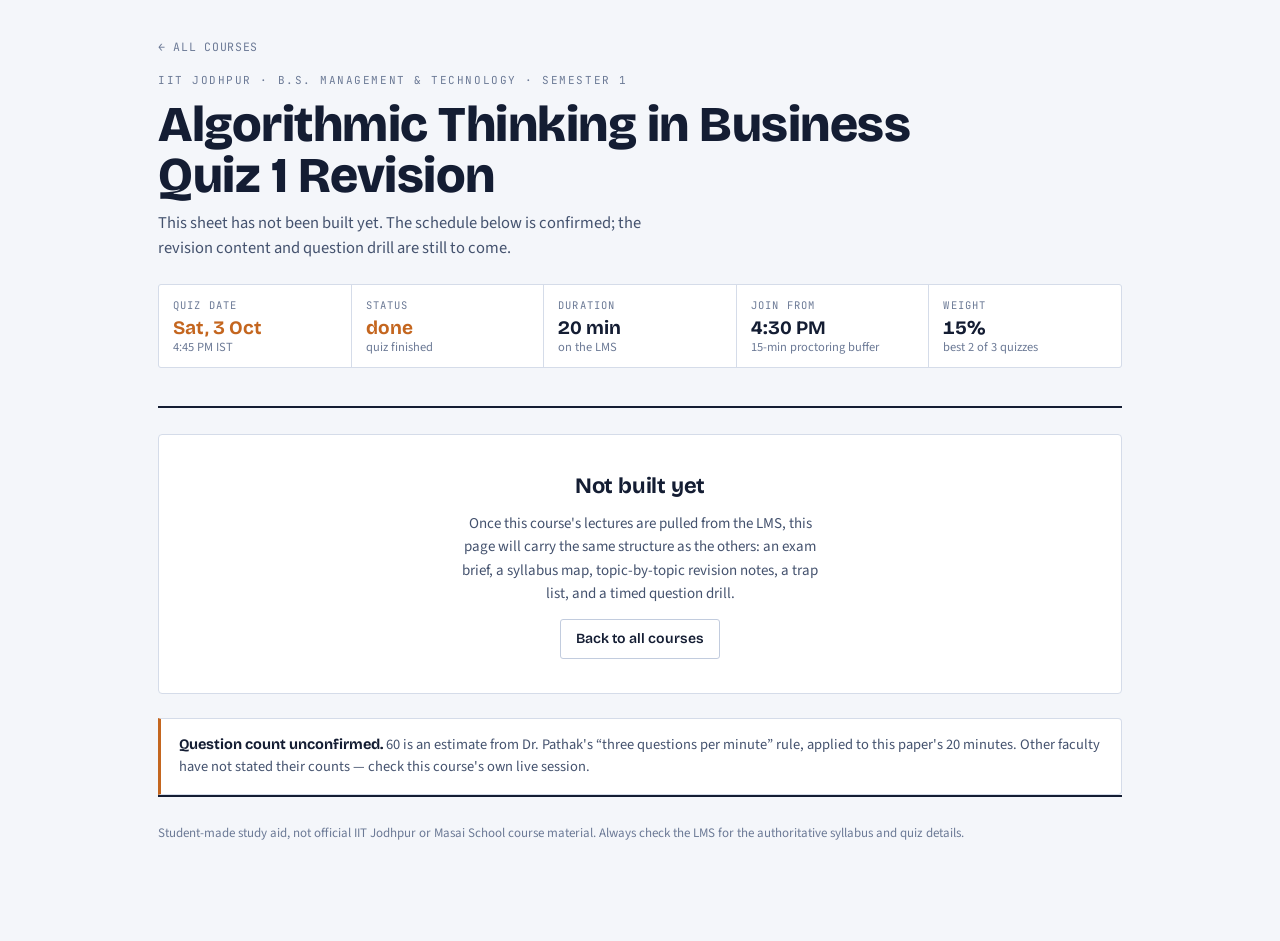
==== algorithmic-thinking-in-business/index.html @ cf978ef3 "Restructure into a six-course site with a shared engine Splits the single Foundations of Computing p" ====
<!doctype html>
<html lang="en">
<head>
<meta charset="utf-8">
<meta name="viewport" content="width=device-width,initial-scale=1,viewport-fit=cover">
<meta name="robots" content="noindex, nofollow">
<title>Algorithmic Thinking in Business — Quiz 1 Revision</title>
<link rel="preconnect" href="https://fonts.googleapis.com">
<link rel="preconnect" href="https://fonts.gstatic.com" crossorigin>
<link rel="stylesheet" href="https://fonts.googleapis.com/css2?family=Bricolage+Grotesque:opsz,wght@12..96,500;12..96,700;12..96,800&family=Source+Sans+3:ital,wght@0,400;0,600;0,700;1,400&family=JetBrains+Mono:wght@400;700&display=swap">
<link rel="stylesheet" href="../assets/sheet.css">
</head>
<body>
<div class="wrap" id="app"></div>
<script src="../assets/courses.js"></script>
<script src="../assets/sheet.js"></script>
<script src="../assets/stub.js"></script>
</body>
</html>
---- assets/sheet.css ----
/* ===================================================================
   Base reset — these pages are served standalone.
   =================================================================== */
html{color-scheme:light dark;scroll-padding-top:calc(72px + env(safe-area-inset-top,0px))}
img{max-width:100%}
[hidden]{display:none!important}

:root{
  --paper:#F4F6FA;
  --surface:#FFFFFF;
  --surface-2:#EDF1F8;
  --ink:#141D33;
  --ink-2:#44526E;
  --ink-3:#6C7A96;
  --rule:#D5DCE9;
  --rule-2:#C2CCDE;
  --blue:#2F5FD0;
  --blue-soft:#E4EBFB;
  --clay:#C4661F;
  --clay-soft:#FBEADB;
  --good:#1F7A57;
  --good-soft:#DFF1E9;
  --bad:#B3392C;
  --bad-soft:#FADFDB;
  --shadow:0 1px 2px rgba(20,29,51,.06), 0 8px 24px -12px rgba(20,29,51,.18);
  --display:"Bricolage Grotesque","Trebuchet MS",sans-serif;
  --body:"Source Sans 3","Segoe UI",system-ui,sans-serif;
  --mono:"JetBrains Mono",ui-monospace,Menlo,Consolas,monospace;
}
@media (prefers-color-scheme: dark){
  :root:not([data-theme="light"]){
    --paper:#0E1524;
    --surface:#162034;
    --surface-2:#1D2940;
    --ink:#E8EDF7;
    --ink-2:#B4C0D6;
    --ink-3:#8593AE;
    --rule:#2A3550;
    --rule-2:#3A4866;
    --blue:#7FA3F5;
    --blue-soft:#1C2B4D;
    --clay:#E49151;
    --clay-soft:#3A2818;
    --good:#5FC79E;
    --good-soft:#12301F;
    --bad:#F08A7C;
    --bad-soft:#3A1A17;
    --shadow:0 1px 2px rgba(0,0,0,.4), 0 8px 24px -12px rgba(0,0,0,.6);
  }
}
:root[data-theme="dark"]{
  --paper:#0E1524;
  --surface:#162034;
  --surface-2:#1D2940;
  --ink:#E8EDF7;
  --ink-2:#B4C0D6;
  --ink-3:#8593AE;
  --rule:#2A3550;
  --rule-2:#3A4866;
  --blue:#7FA3F5;
  --blue-soft:#1C2B4D;
  --clay:#E49151;
  --clay-soft:#3A2818;
  --good:#5FC79E;
  --good-soft:#12301F;
  --bad:#F08A7C;
  --bad-soft:#3A1A17;
  --shadow:0 1px 2px rgba(0,0,0,.4), 0 8px 24px -12px rgba(0,0,0,.6);
}

*{box-sizing:border-box}
body{
  margin:0;
  background:var(--paper);
  color:var(--ink);
  font-family:var(--body);
  font-size:16px;
  line-height:1.55;
  -webkit-font-smoothing:antialiased;
}
.wrap{max-width:1000px;margin:0 auto;padding-inline:18px;padding-block:0 72px}
h1,h2,h3,h4{font-family:var(--display);margin:0;text-wrap:balance;letter-spacing:-.01em}
p{margin:0}
code,kbd{font-family:var(--mono);font-size:.88em}

/* ---------- masthead ---------- */
.mast{padding-block:34px 22px;border-bottom:2px solid var(--ink);}
.eyebrow{font-family:var(--mono);font-size:11px;letter-spacing:.14em;text-transform:uppercase;color:var(--ink-3);margin-bottom:10px}
.mast h1{font-size:clamp(30px,6.2vw,50px);font-weight:800;line-height:1.02}
.mast .sub{margin-top:10px;color:var(--ink-2);max-width:62ch;font-size:16.5px}

/* ---------- countdown strip ---------- */
.strip{
  display:grid;grid-template-columns:repeat(auto-fit,minmax(132px,1fr));
  gap:1px;background:var(--rule);border:1px solid var(--rule);
  margin-top:22px;border-radius:3px;overflow:hidden;
}
.cell{background:var(--surface);padding:12px 14px}
.cell dt{font-family:var(--mono);font-size:10.5px;letter-spacing:.11em;text-transform:uppercase;color:var(--ink-3);margin-bottom:4px}
.cell dd{margin:0;font-family:var(--display);font-weight:700;font-size:19px;font-variant-numeric:tabular-nums;line-height:1.2}
.cell dd small{display:block;font-family:var(--body);font-weight:400;font-size:12.5px;color:var(--ink-3);letter-spacing:0}
.cell.hot dd{color:var(--clay)}

/* ---------- nav ---------- */
nav{
  position:sticky;top:env(safe-area-inset-top,0px);z-index:20;
  background:color-mix(in srgb, var(--paper) 92%, transparent);
  backdrop-filter:blur(10px);
  border-bottom:1px solid var(--rule);
  margin-top:26px;
}
.navrow{display:flex;gap:2px;overflow-x:auto;scrollbar-width:none;padding-block:7px}
.navrow::-webkit-scrollbar{display:none}
.navrow button{
  flex:0 0 auto;background:none;border:0;cursor:pointer;
  font-family:var(--display);font-weight:600;font-size:14px;color:var(--ink-3);
  padding:7px 12px;border-radius:3px;white-space:nowrap;
}
.navrow button:hover{color:var(--ink);background:var(--surface-2)}
.navrow button[aria-current="true"]{color:var(--surface);background:var(--ink)}
.navrow button:focus-visible{outline:2px solid var(--blue);outline-offset:2px}

section{padding-block:38px;scroll-margin-top:72px}
section + section{border-top:1px solid var(--rule)}
.sechead{display:flex;align-items:baseline;gap:12px;flex-wrap:wrap;margin-bottom:6px}
.sechead h2{font-size:clamp(21px,3.6vw,28px);font-weight:700}
.tag{
  font-family:var(--mono);font-size:10.5px;letter-spacing:.1em;text-transform:uppercase;
  color:var(--ink-3);border:1px solid var(--rule-2);border-radius:99px;padding:2px 9px;
}
.lede{color:var(--ink-2);max-width:66ch;margin-bottom:20px}

/* ---------- generic blocks ---------- */
.card{background:var(--surface);border:1px solid var(--rule);border-radius:4px;padding:18px 20px}
.grid2{display:grid;grid-template-columns:repeat(auto-fit,minmax(272px,1fr));gap:14px}
.grid3{display:grid;grid-template-columns:repeat(auto-fit,minmax(210px,1fr));gap:14px}

table{width:100%;border-collapse:collapse;font-size:14.5px}
.scroller{overflow-x:auto;border:1px solid var(--rule);border-radius:4px;background:var(--surface)}
th,td{text-align:left;padding:9px 13px;border-bottom:1px solid var(--rule);vertical-align:top}
thead th{
  font-family:var(--mono);font-size:10.5px;letter-spacing:.1em;text-transform:uppercase;
  color:var(--ink-3);background:var(--surface-2);position:sticky;top:0;
}
tbody tr:last-child td{border-bottom:0}
td code{background:var(--surface-2);padding:1px 5px;border-radius:3px}

/* ---------- syllabus list ---------- */
.lec{display:grid;grid-template-columns:auto 1fr auto;gap:12px;align-items:baseline;
  padding:9px 0;border-bottom:1px dotted var(--rule-2)}
.lec:last-child{border-bottom:0}
.lec .n{font-family:var(--mono);font-size:12px;color:var(--ink-3);font-variant-numeric:tabular-nums}
.lec .t{font-weight:600;font-size:15px}
.lec .t em{display:block;font-style:normal;font-weight:400;font-size:13px;color:var(--ink-3)}
.lec .w{font-family:var(--mono);font-size:11px;padding:2px 8px;border-radius:99px;white-space:nowrap}
.w.live{background:var(--clay-soft);color:var(--clay)}
.w.rec{background:var(--blue-soft);color:var(--blue)}

/* ---------- topic weight bars ---------- */
.wbar{display:grid;grid-template-columns:1fr 120px 42px;gap:12px;align-items:center;padding:7px 0}
.wbar .lab{font-size:14.5px;font-weight:600}
.wbar .track{height:7px;background:var(--surface-2);border-radius:99px;overflow:hidden}
.wbar .fill{height:100%;background:var(--blue);border-radius:99px}
.wbar .num{font-family:var(--mono);font-size:12px;color:var(--ink-3);text-align:right;font-variant-numeric:tabular-nums}

/* ---------- fact blocks ---------- */
.topic{background:var(--surface);border:1px solid var(--rule);border-radius:4px;margin-bottom:14px;overflow:hidden}
.topic > summary{
  cursor:pointer;padding:14px 18px;font-family:var(--display);font-weight:700;font-size:16.5px;
  display:flex;align-items:center;gap:10px;list-style:none;
}
.topic > summary::-webkit-details-marker{display:none}
.topic > summary::before{
  content:"";width:7px;height:7px;border-right:2px solid var(--blue);border-bottom:2px solid var(--blue);
  transform:rotate(-45deg);transition:transform .15s;flex:0 0 auto;margin-left:2px;
}
.topic[open] > summary::before{transform:rotate(45deg)}
.topic > summary:hover{background:var(--surface-2)}
.topic > summary .src{margin-left:auto;font-family:var(--mono);font-size:10.5px;color:var(--ink-3);font-weight:400}
.tbody{padding:2px 18px 18px;border-top:1px solid var(--rule)}
.tbody > * + *{margin-top:13px}
.tbody h4{font-family:var(--body);font-weight:700;font-size:14px;letter-spacing:.02em;color:var(--ink-2);text-transform:uppercase;margin-top:18px}
.tbody ul{margin:0;padding-left:19px}
.tbody li{margin:4px 0}
.tbody li strong{font-weight:700}

.def{border-left:3px solid var(--blue);background:var(--blue-soft);padding:11px 14px;border-radius:0 4px 4px 0;font-size:15px}
.def b{font-family:var(--display)}
.warnbox{border-left:3px solid var(--clay);background:var(--clay-soft);padding:11px 14px;border-radius:0 4px 4px 0;font-size:14.5px}
.warnbox b{font-family:var(--display)}

pre{
  margin:0;background:var(--surface-2);border:1px solid var(--rule);border-radius:4px;
  padding:12px 14px;overflow-x:auto;font-family:var(--mono);font-size:13px;line-height:1.55;
}
pre .c{color:var(--ink-3)}
pre .o{color:var(--clay)}

/* ---------- trap cards ---------- */
.trap{background:var(--surface);border:1px solid var(--rule);border-left:3px solid var(--clay);border-radius:0 4px 4px 0;padding:14px 16px}
.trap h4{font-family:var(--display);font-size:15px;font-weight:700;margin-bottom:5px}
.trap p{font-size:14px;color:var(--ink-2)}
.trap .fix{margin-top:7px;font-size:13.5px;font-family:var(--mono);color:var(--good)}

/* ---------- drill ---------- */
.drillbar{display:flex;gap:10px;flex-wrap:wrap;align-items:center;margin-bottom:18px}
.btn{
  font-family:var(--display);font-weight:600;font-size:14px;cursor:pointer;
  padding:8px 15px;border-radius:3px;border:1px solid var(--ink);background:var(--ink);color:var(--paper);
}
.btn.ghost{background:transparent;color:var(--ink);border-color:var(--rule-2)}
.btn:hover{opacity:.87}
.btn:focus-visible{outline:2px solid var(--blue);outline-offset:2px}
.btn[disabled]{opacity:.4;cursor:default}
select{
  font-family:var(--body);font-size:14px;padding:8px 10px;border-radius:3px;
  border:1px solid var(--rule-2);background:var(--surface);color:var(--ink);
}
.score{margin-left:auto;font-family:var(--mono);font-size:13px;color:var(--ink-3);font-variant-numeric:tabular-nums}

.qmeta{display:flex;gap:10px;align-items:center;margin-bottom:12px;flex-wrap:wrap}
.qnum{font-family:var(--mono);font-size:11.5px;color:var(--ink-3);letter-spacing:.06em}
.qtopic{font-family:var(--mono);font-size:10.5px;letter-spacing:.08em;text-transform:uppercase;background:var(--surface-2);color:var(--ink-3);padding:2px 8px;border-radius:99px}
.qtopic.official{background:var(--clay-soft);color:var(--clay)}
.clock{margin-left:auto;font-family:var(--mono);font-size:13px;font-variant-numeric:tabular-nums;color:var(--ink-3)}
.clock.low{color:var(--bad);font-weight:700}
.qtext{font-family:var(--display);font-size:18px;font-weight:600;line-height:1.35;margin-bottom:14px}
.opts{display:grid;gap:8px}
.opt{
  display:flex;gap:11px;align-items:flex-start;text-align:left;width:100%;
  background:var(--surface);border:1px solid var(--rule-2);border-radius:4px;
  padding:11px 14px;cursor:pointer;font-family:var(--body);font-size:15px;color:var(--ink);line-height:1.45;
}
.opt:hover:not([disabled]){border-color:var(--blue);background:var(--blue-soft)}
.opt[disabled]{cursor:default}
.opt .k{font-family:var(--mono);font-size:12px;font-weight:700;color:var(--ink-3);flex:0 0 auto;padding-top:2px}
.opt.right{background:var(--good-soft);border-color:var(--good)}
.opt.right .k{color:var(--good)}
.opt.wrong{background:var(--bad-soft);border-color:var(--bad)}
.opt.wrong .k{color:var(--bad)}
.opt:focus-visible{outline:2px solid var(--blue);outline-offset:2px}
.why{margin-top:13px;padding:11px 14px;border-radius:4px;background:var(--surface-2);font-size:14.5px;color:var(--ink-2);border-left:3px solid var(--blue)}
.why b{color:var(--ink);font-family:var(--display)}
.donecard{text-align:center;padding:34px 20px}
.donecard .big{font-family:var(--display);font-size:46px;font-weight:800;font-variant-numeric:tabular-nums}
.donecard p{color:var(--ink-2);margin-top:6px}
.weak{margin-top:16px;text-align:left;max-width:420px;margin-inline:auto}
.weak div{display:flex;justify-content:space-between;font-size:14px;padding:4px 0;border-bottom:1px dotted var(--rule-2)}

footer{padding-block:26px;border-top:2px solid var(--ink);color:var(--ink-3);font-size:13px}
footer a{color:var(--blue)}
@media (prefers-reduced-motion: reduce){*{transition:none!important;animation:none!important}}
/* ===================================================================
   HUB — course index page
   =================================================================== */
.hub-mast{padding-block:40px 26px;border-bottom:2px solid var(--ink)}
.hub-mast h1{font-size:clamp(30px,6.2vw,52px);font-weight:800;line-height:1.02}
.hub-mast .sub{margin-top:11px;color:var(--ink-2);max-width:62ch;font-size:16.5px}

.courses{display:grid;grid-template-columns:repeat(auto-fit,minmax(288px,1fr));gap:14px;margin-top:26px}
.course{
  display:flex;flex-direction:column;gap:9px;
  background:var(--surface);border:1px solid var(--rule);border-radius:4px;
  padding:17px 19px;text-decoration:none;color:inherit;
}
a.course:hover{border-color:var(--blue);box-shadow:var(--shadow)}
a.course:focus-visible{outline:2px solid var(--blue);outline-offset:2px}
.course.pending{opacity:.72}
.course-top{display:flex;align-items:center;gap:9px;flex-wrap:wrap}
.pill{
  font-family:var(--mono);font-size:10.5px;letter-spacing:.09em;text-transform:uppercase;
  padding:3px 9px;border-radius:99px;white-space:nowrap;
}
.pill.today{background:var(--clay-soft);color:var(--clay)}
.pill.soon{background:var(--blue-soft);color:var(--blue)}
.pill.later{background:var(--surface-2);color:var(--ink-3)}
.pill.past{background:var(--surface-2);color:var(--ink-3)}
.pill.ready{background:var(--good-soft);color:var(--good)}
.pill.todo{background:var(--surface-2);color:var(--ink-3)}
.course h3{font-family:var(--display);font-size:19px;font-weight:700;line-height:1.2}
.course-when{font-size:14px;color:var(--ink-2);font-variant-numeric:tabular-nums}
.course-when b{color:var(--ink);font-weight:700}
.course-foot{
  margin-top:auto;padding-top:11px;border-top:1px solid var(--rule);
  display:flex;justify-content:space-between;align-items:baseline;gap:10px;
  font-family:var(--mono);font-size:11.5px;color:var(--ink-3);
}
.course-foot .go{color:var(--blue);font-weight:700}
.course.pending .course-foot .go{color:var(--ink-3)}

.hubnote{
  margin-top:24px;background:var(--surface);border:1px solid var(--rule);
  border-left:3px solid var(--clay);border-radius:0 4px 4px 0;padding:15px 18px;font-size:14.5px;color:var(--ink-2);
}
.hubnote b{font-family:var(--display);color:var(--ink)}

.backlink{
  display:inline-flex;align-items:center;gap:7px;margin-bottom:16px;
  font-family:var(--mono);font-size:11.5px;letter-spacing:.06em;text-transform:uppercase;
  color:var(--ink-3);text-decoration:none;
}
.backlink:hover{color:var(--blue)}
.backlink:focus-visible{outline:2px solid var(--blue);outline-offset:3px}

.stub{
  background:var(--surface);border:1px solid var(--rule);border-radius:4px;
  padding:34px 24px;text-align:center;margin-top:26px;
}
.stub h2{font-family:var(--display);font-size:22px;font-weight:700;margin-bottom:9px}
.stub p{color:var(--ink-2);font-size:15px;max-width:52ch;margin-inline:auto}
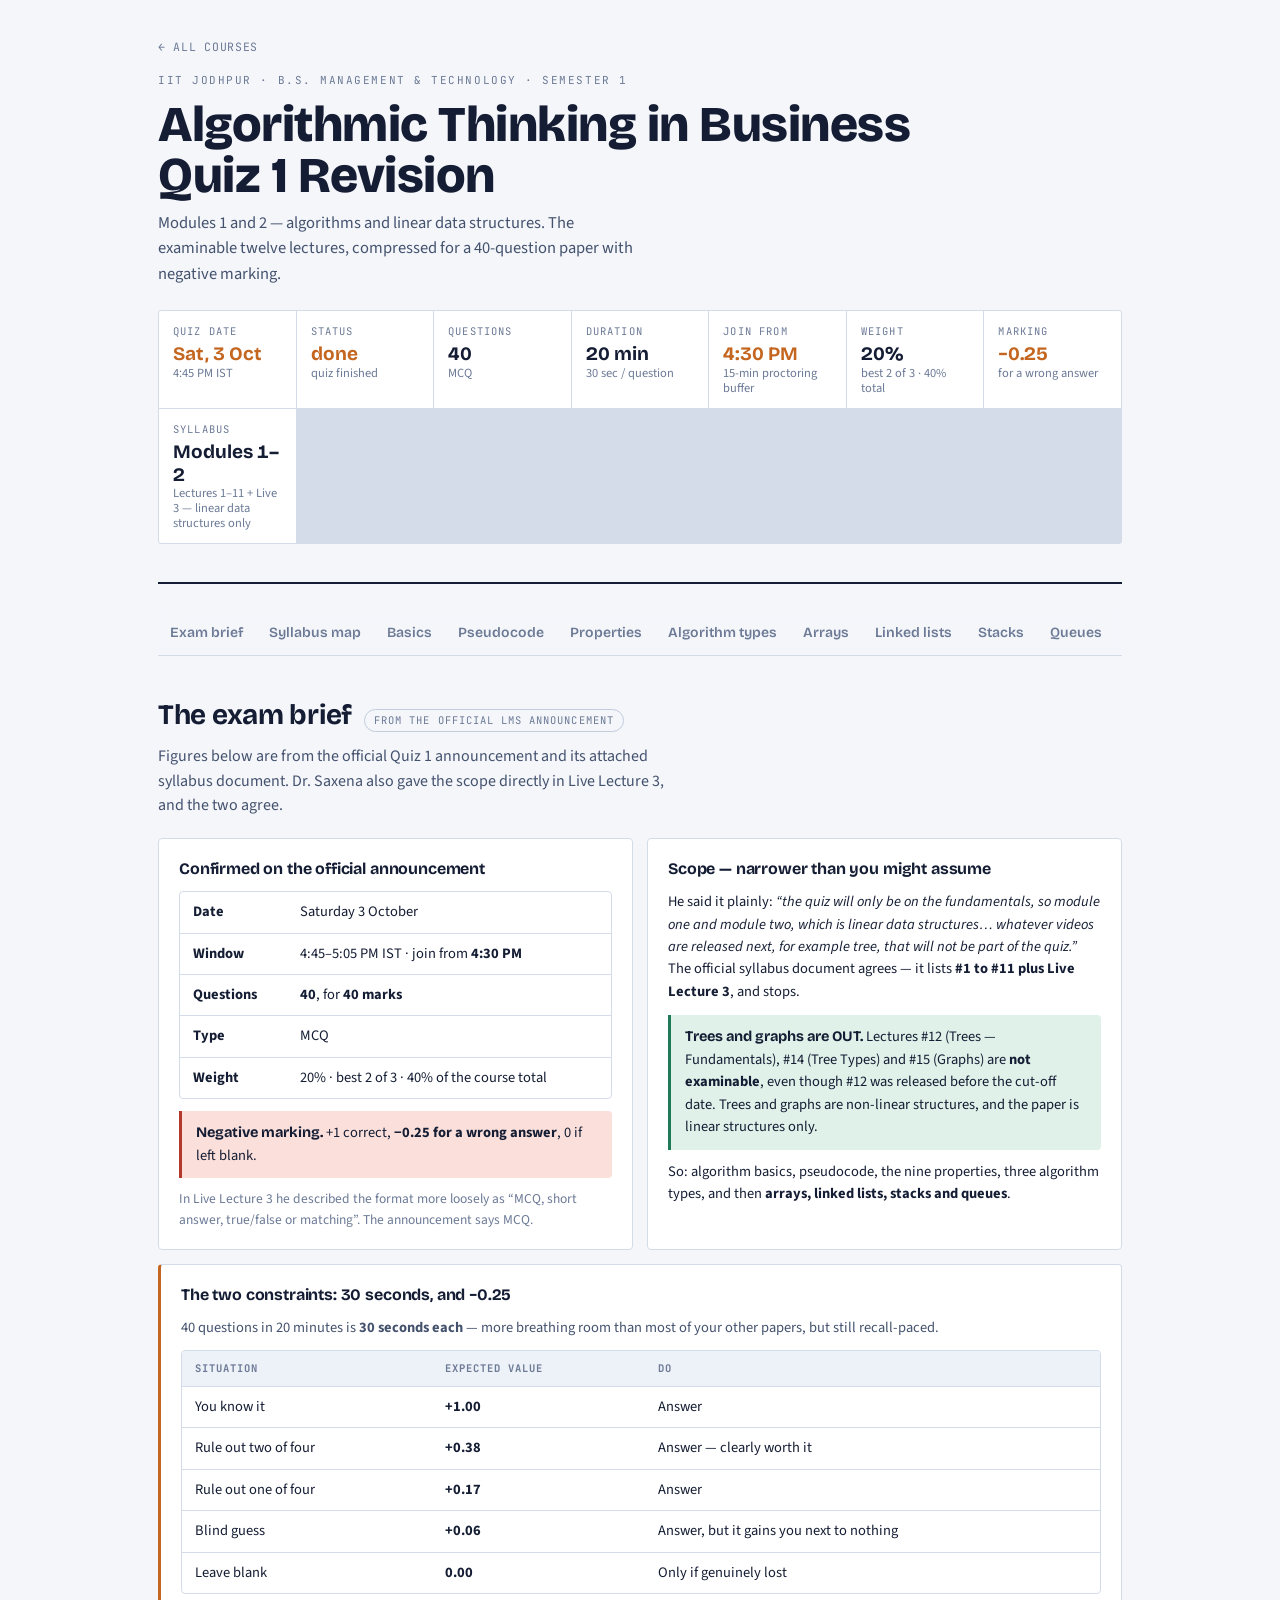
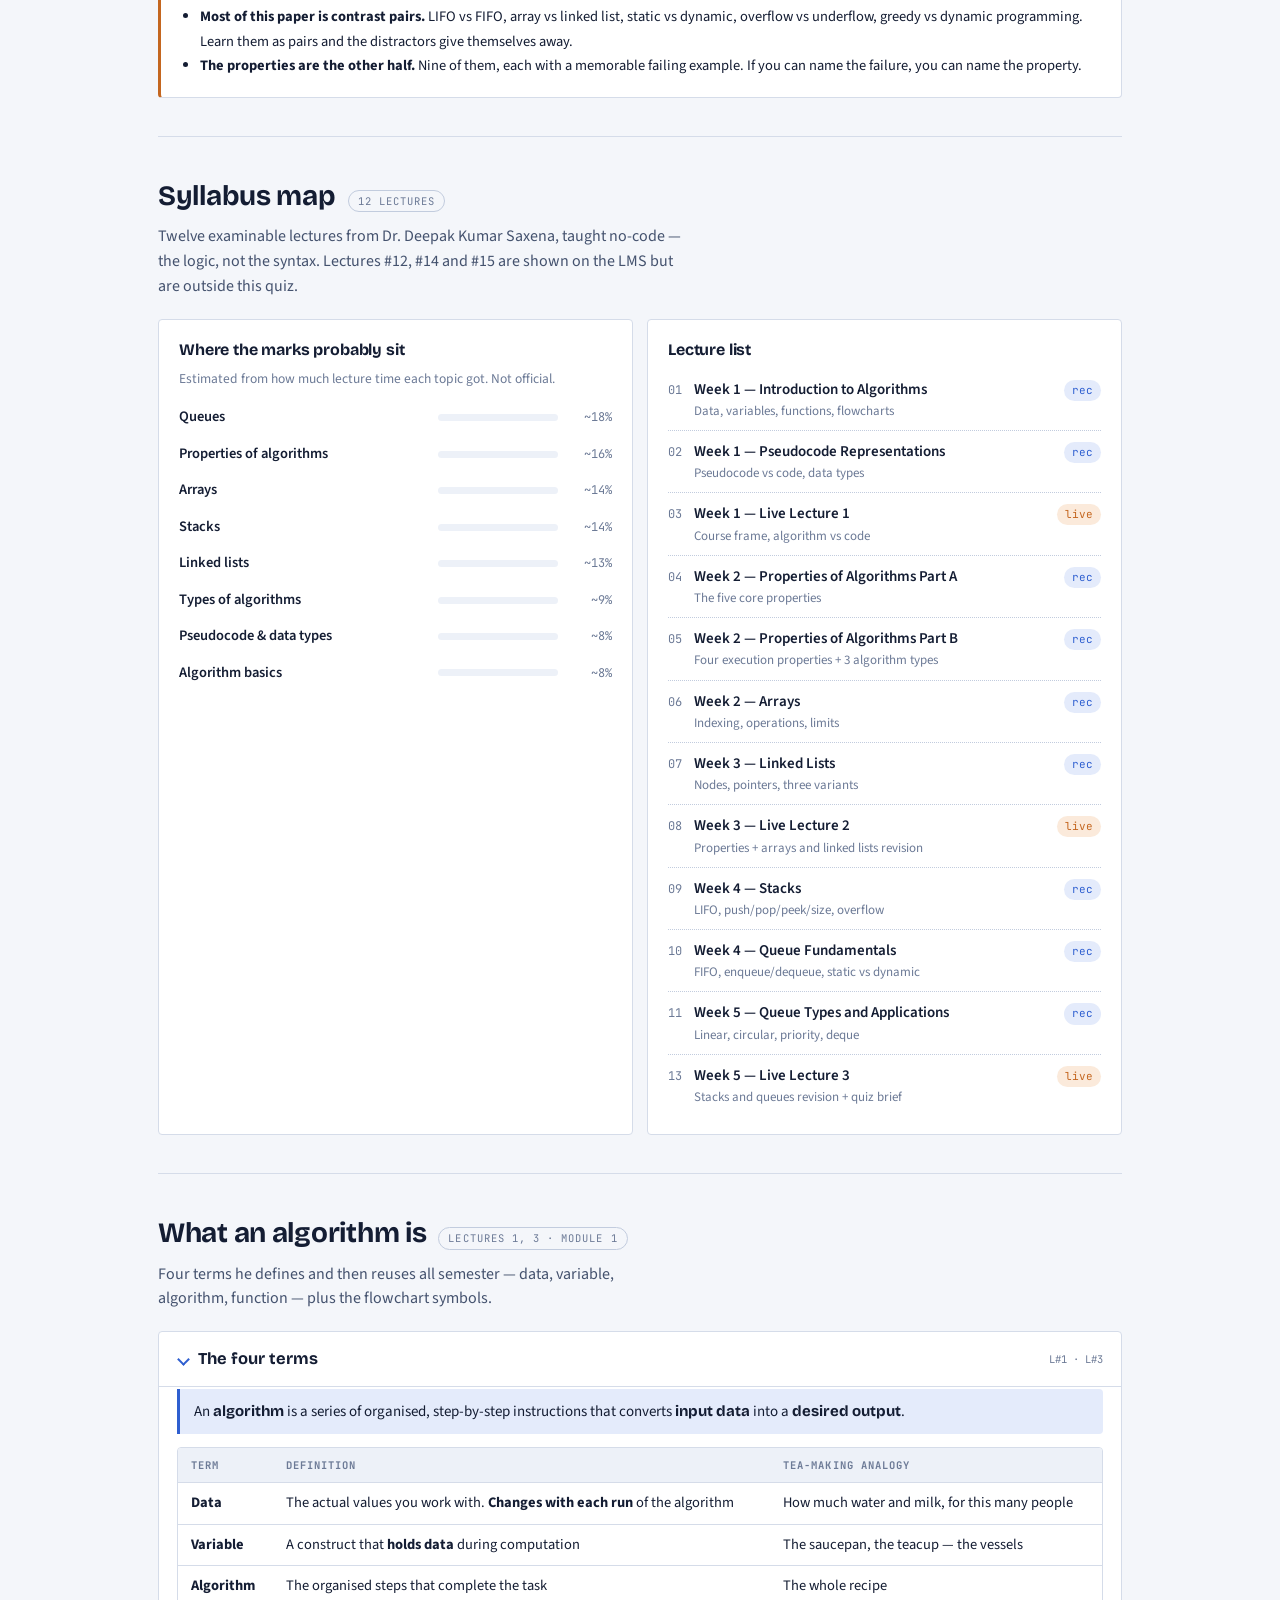
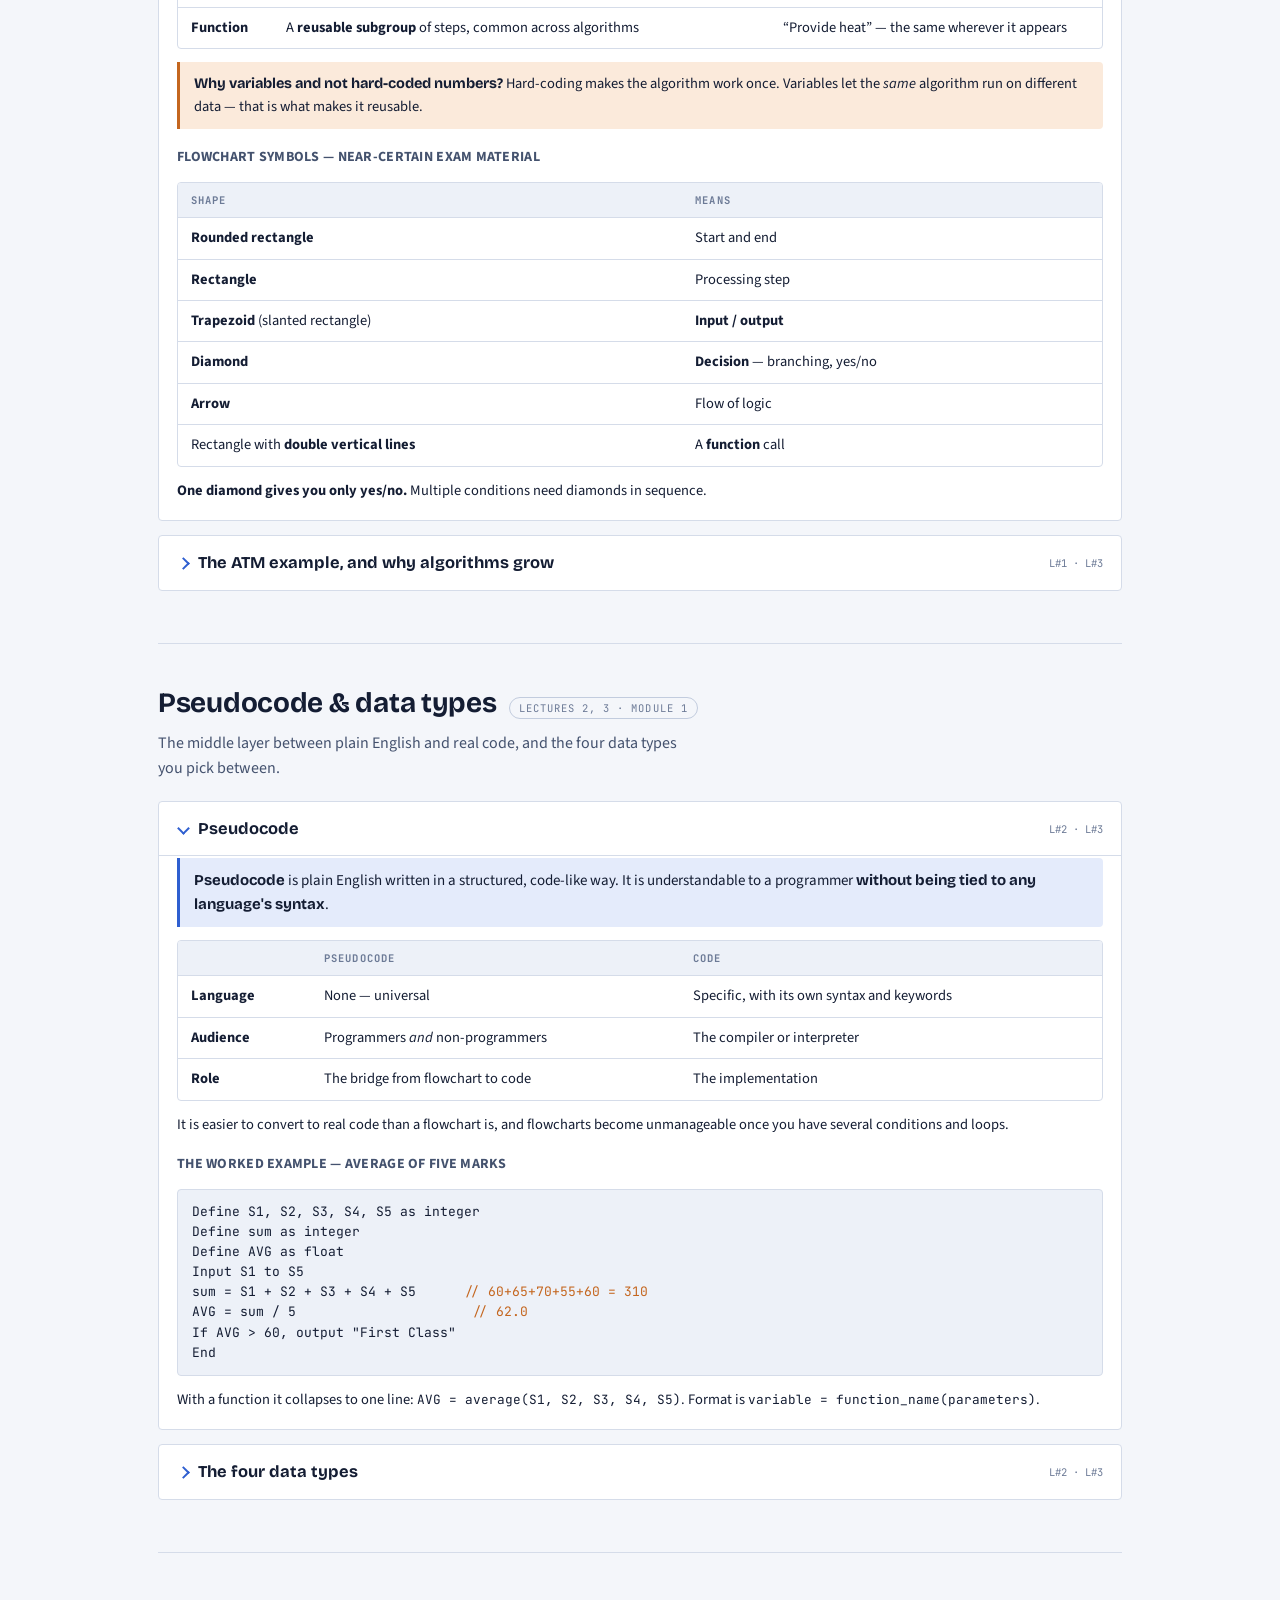
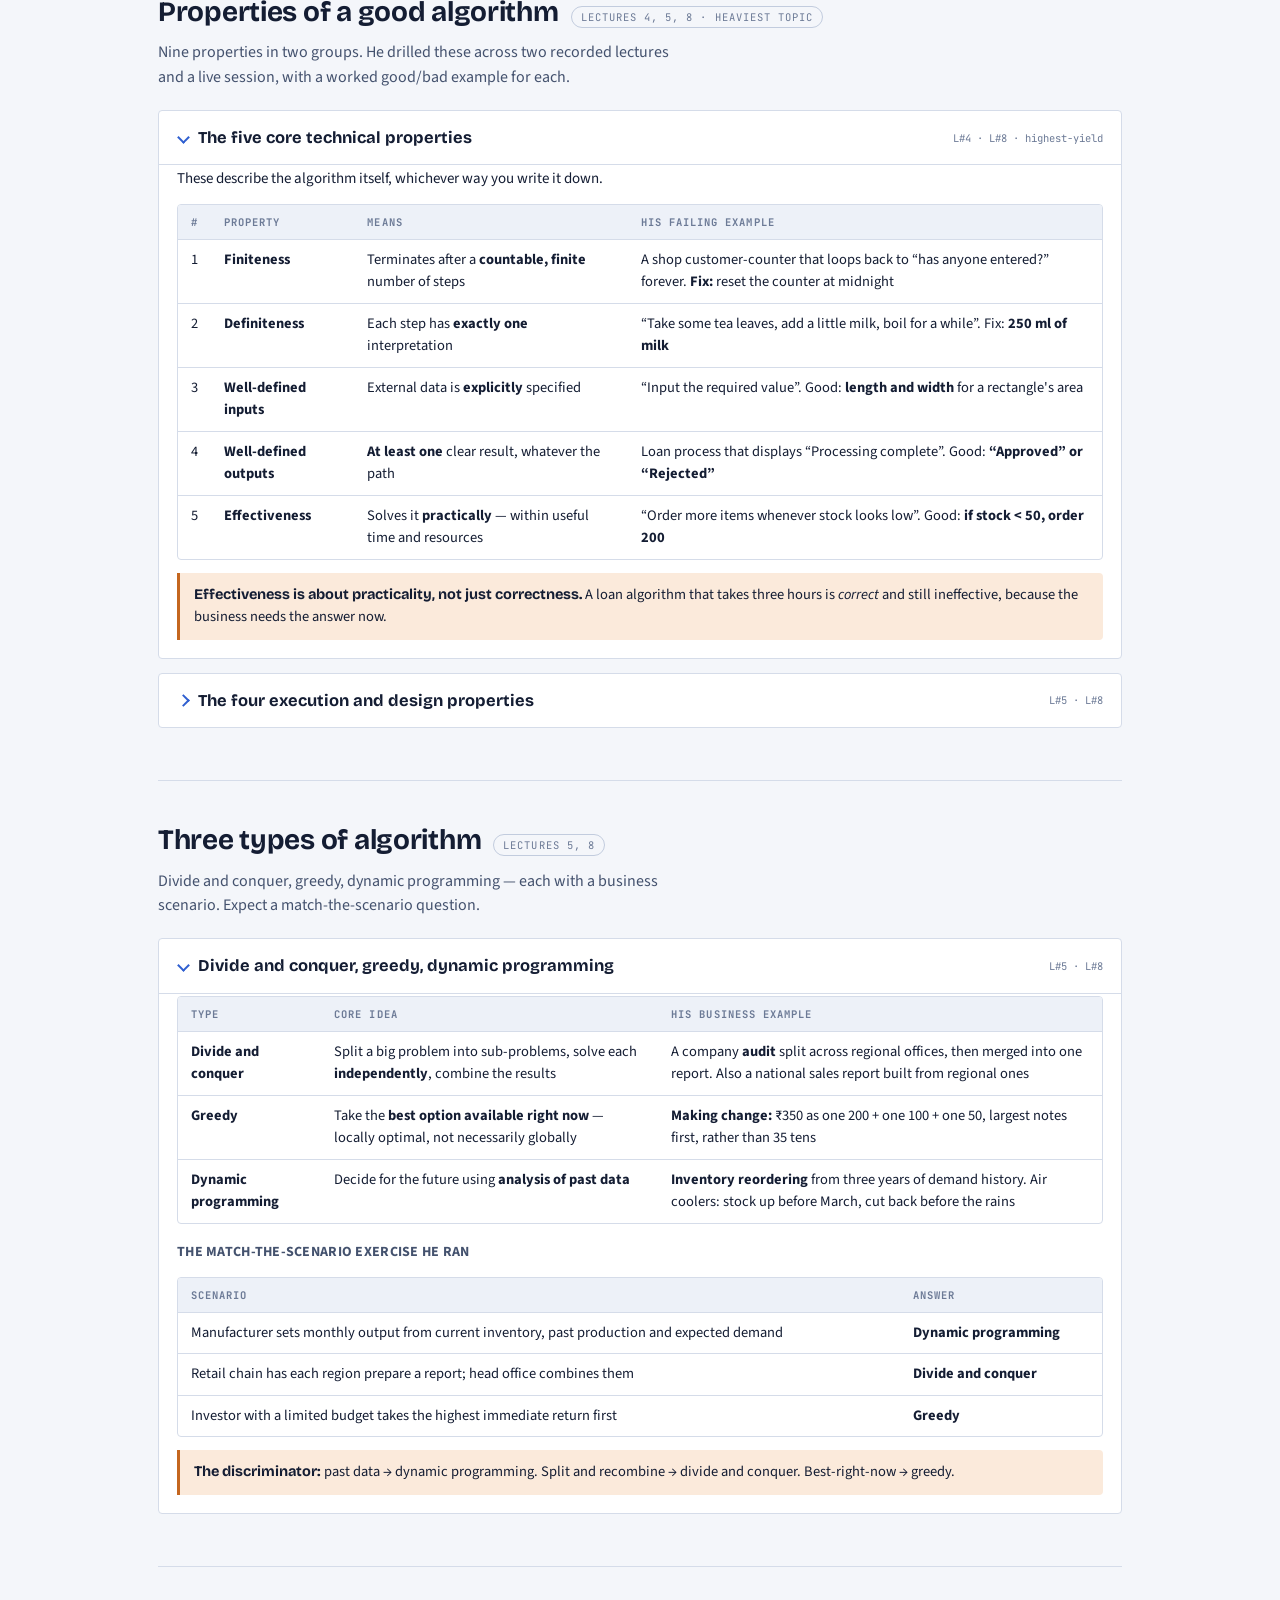
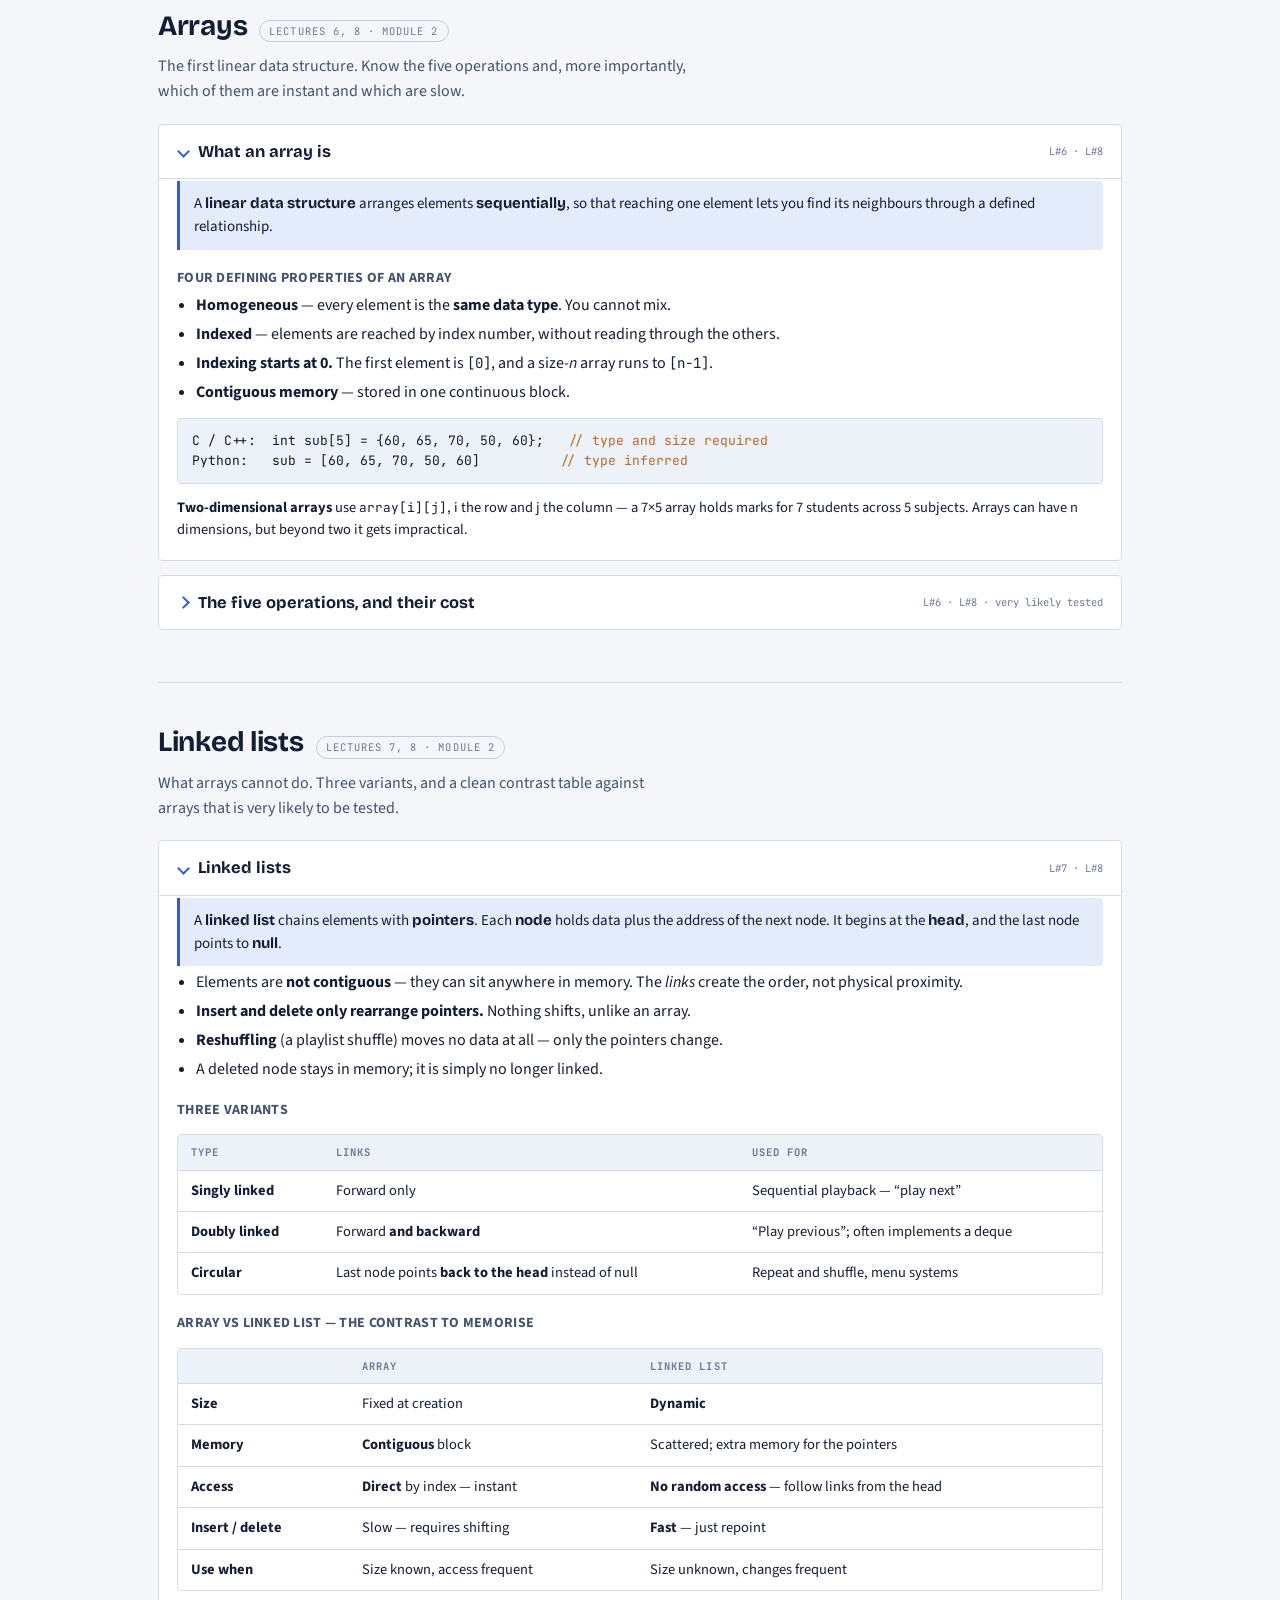
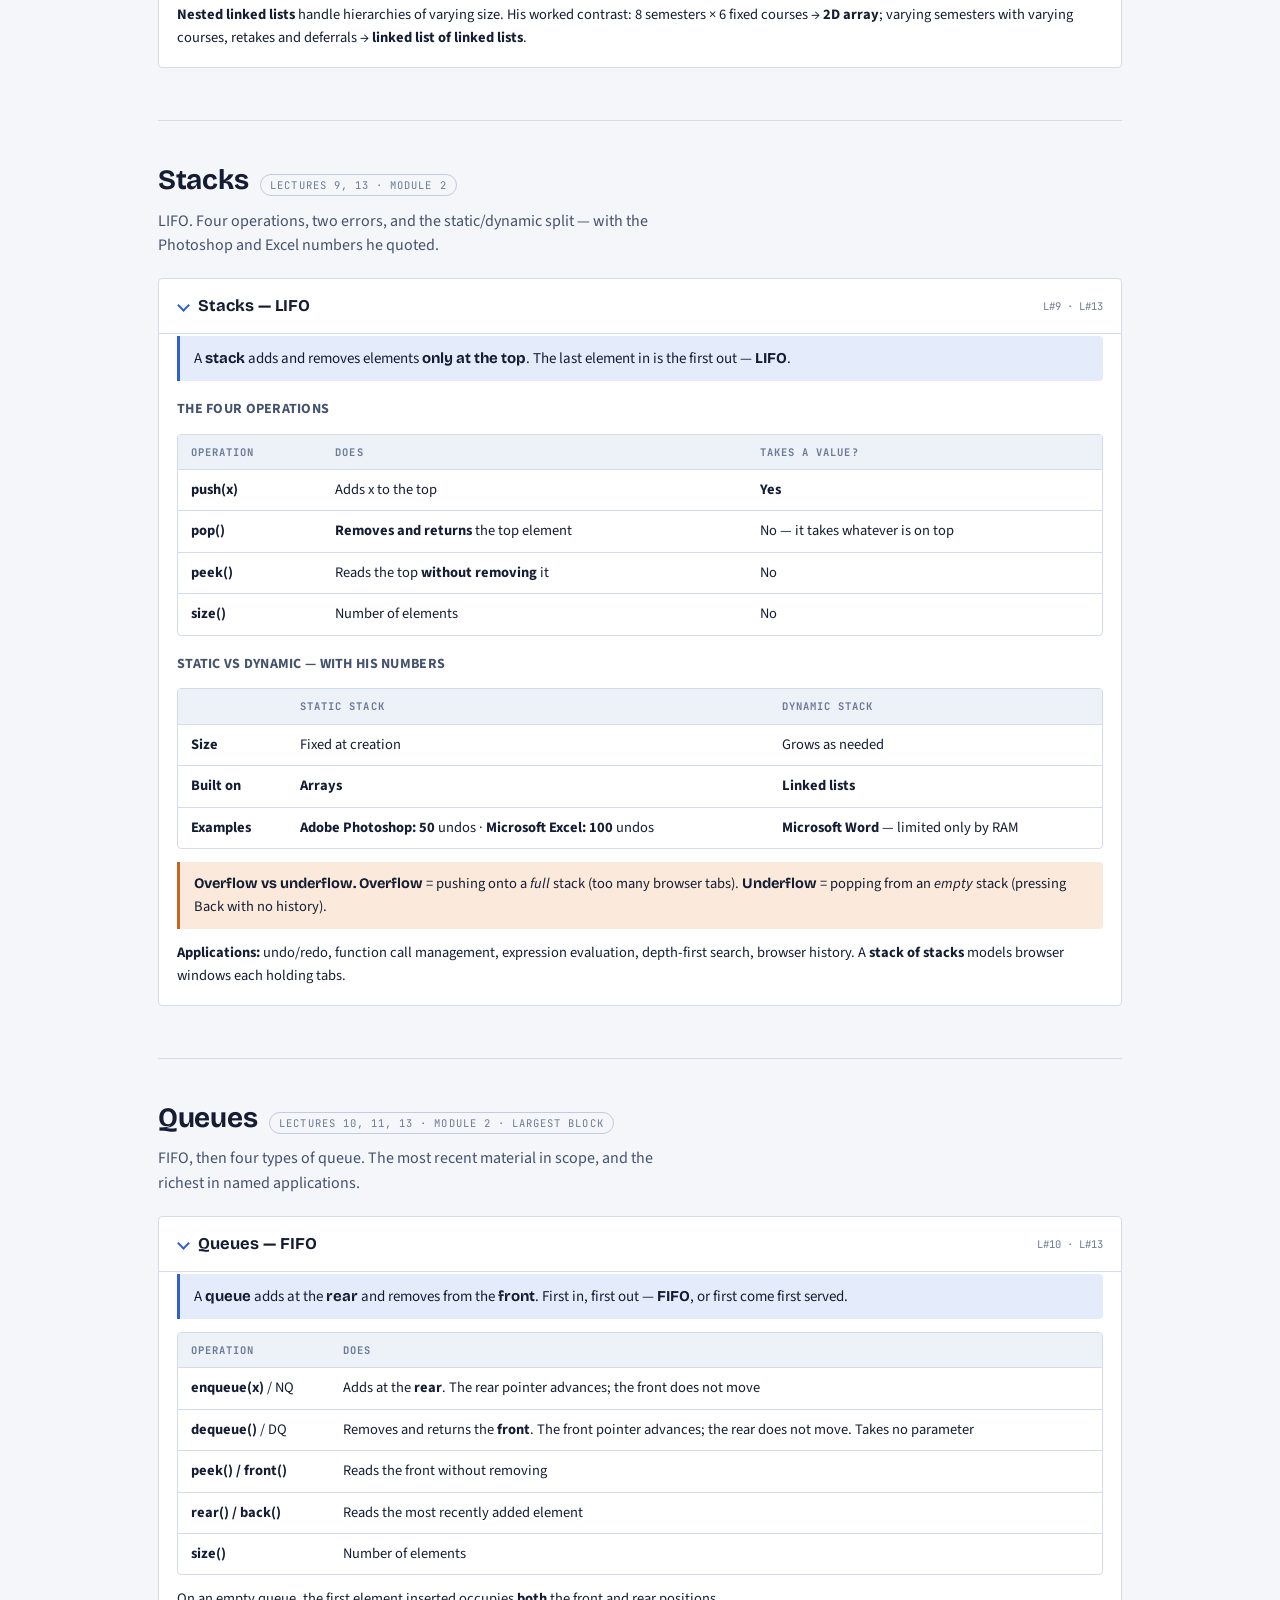
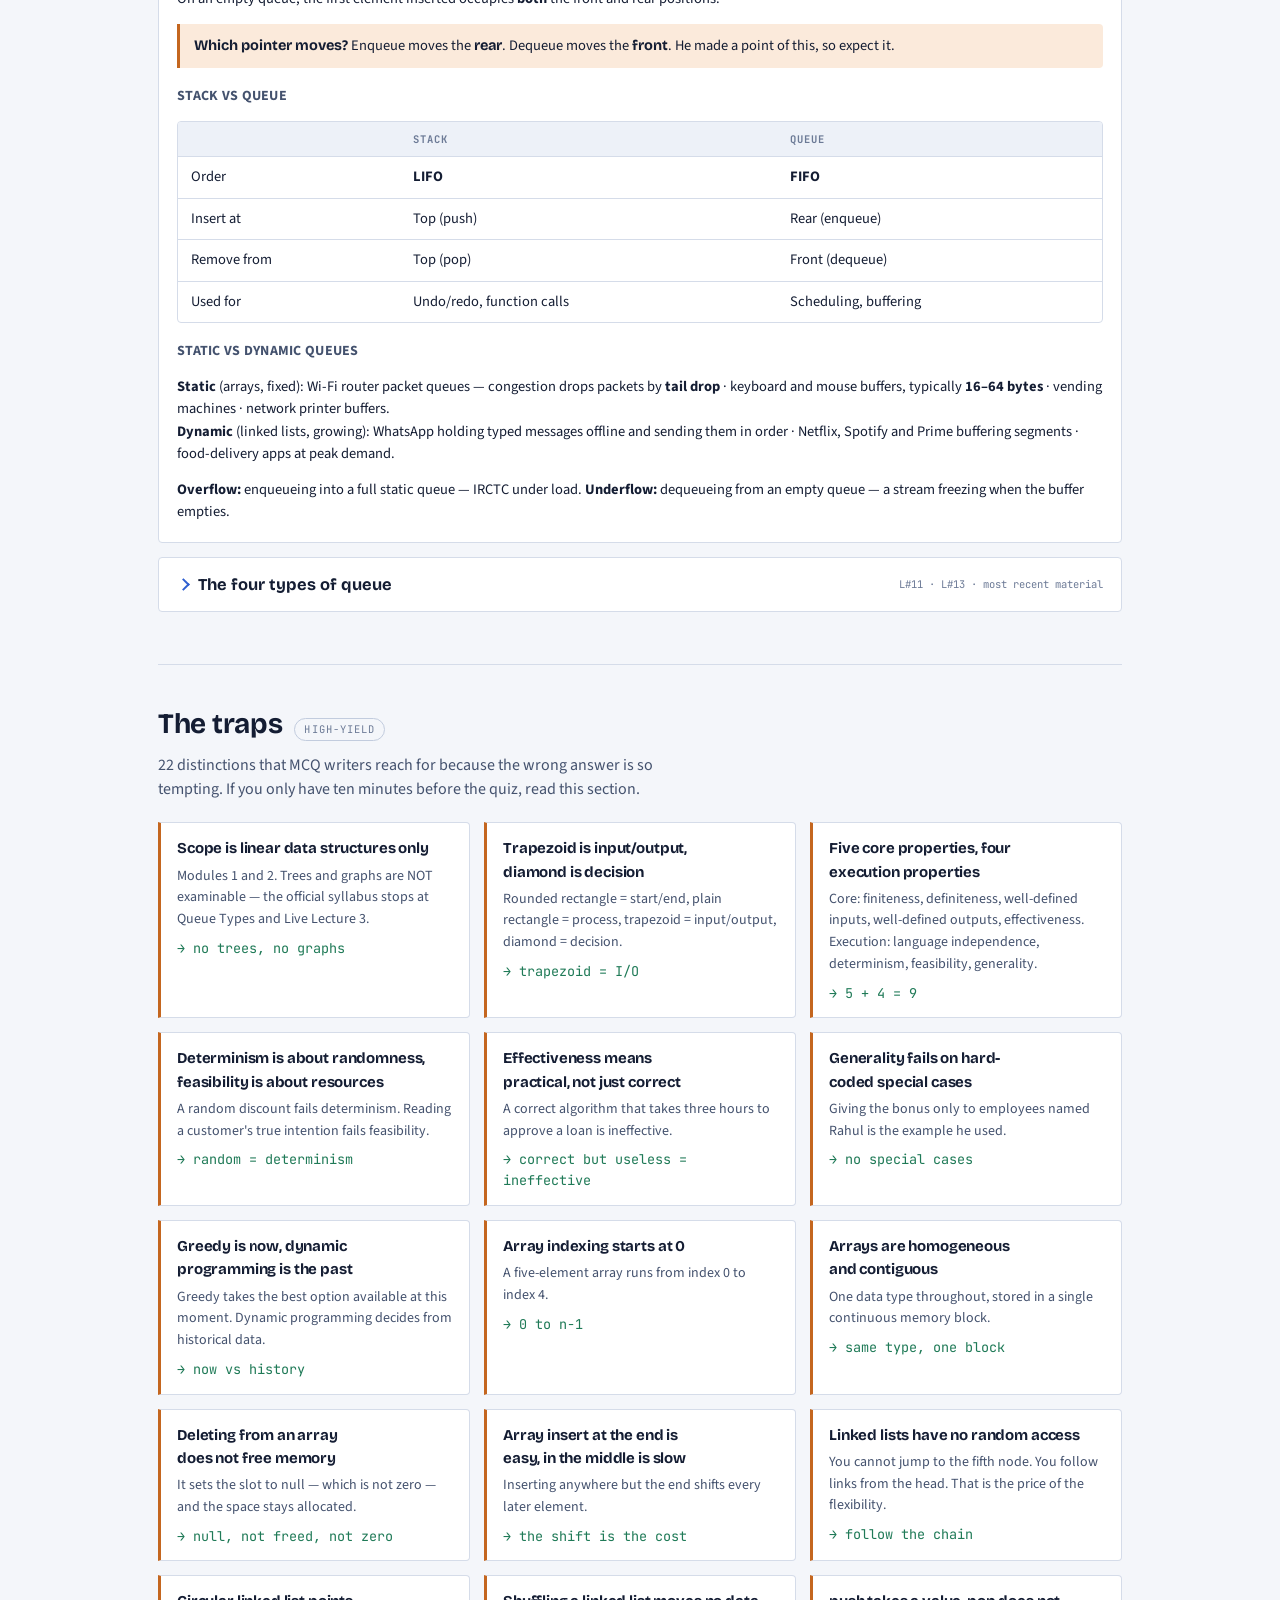
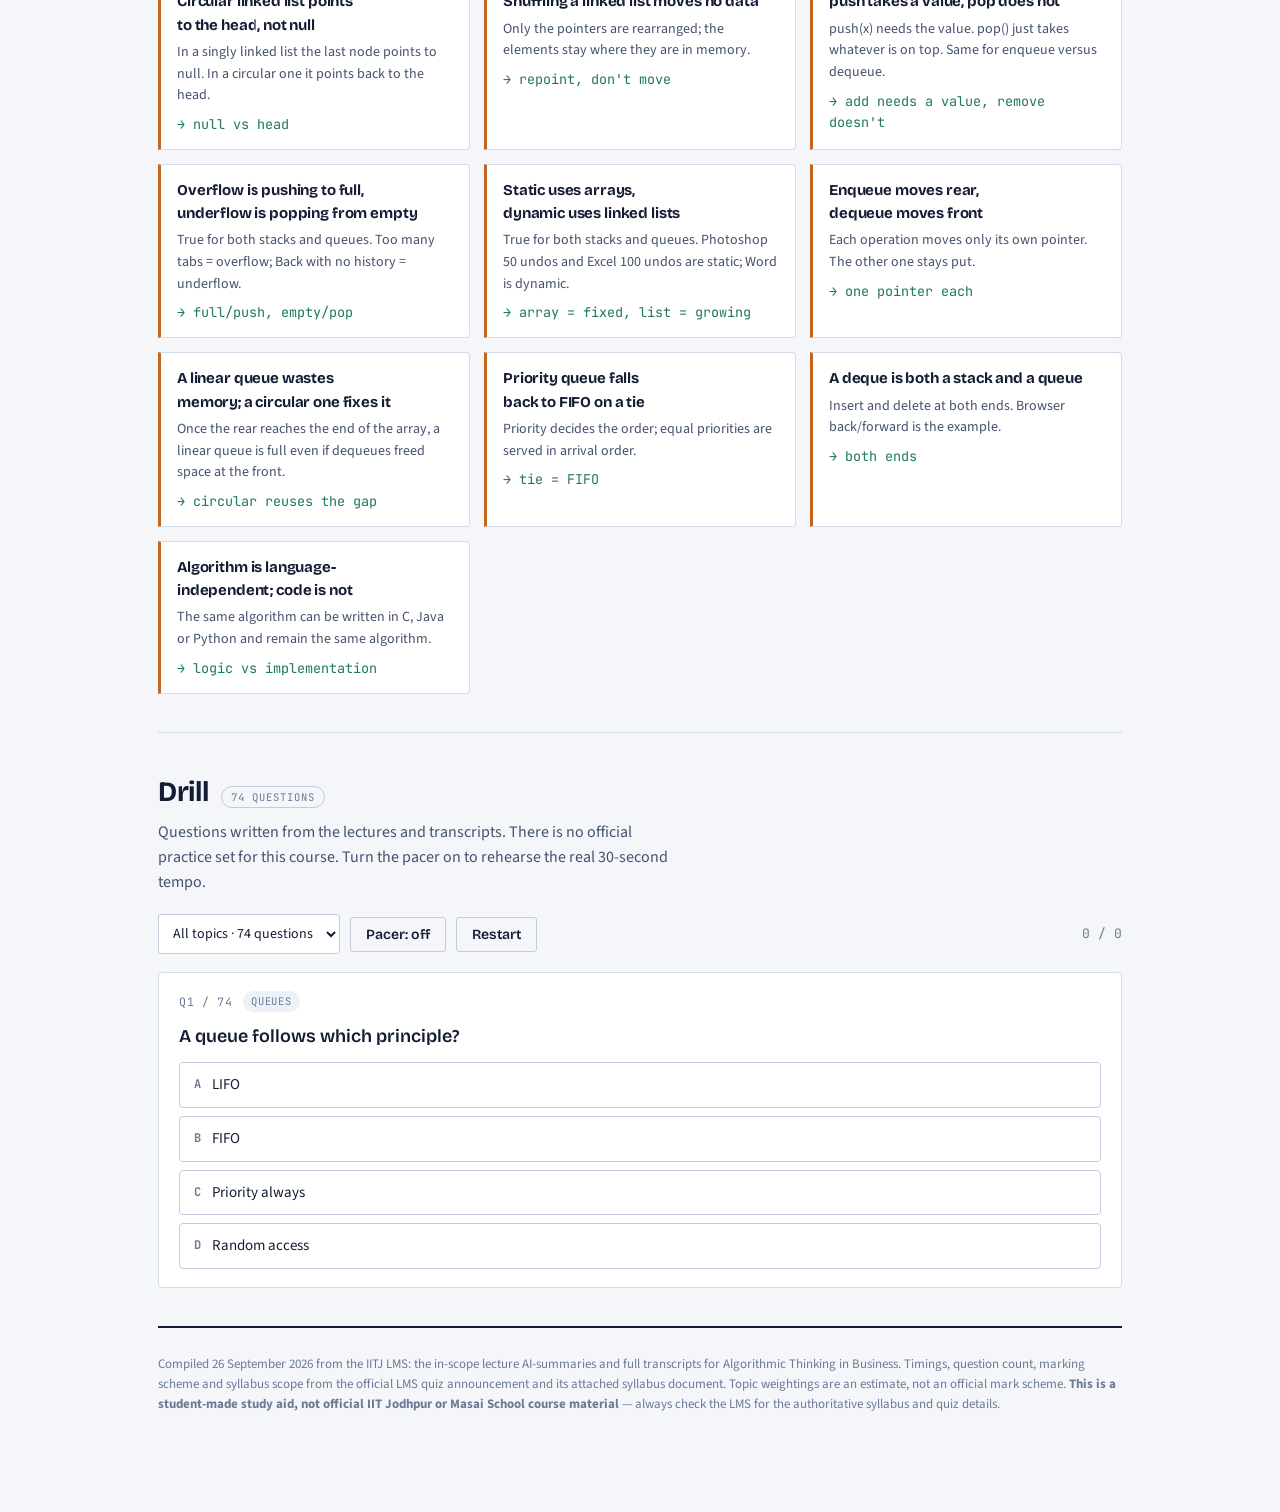
==== commit 78919413: "Add the four remaining course sheets All six Quiz 1 sheets are now complete: 534 questions total.  -" ====
--- a/algorithmic-thinking-in-business/index.html
+++ b/algorithmic-thinking-in-business/index.html
@@ -13,6 +13,7 @@
 <body>
 <div class="wrap" id="app"></div>
 <script src="../assets/courses.js"></script>
+<script src="./data.js"></script>
 <script src="../assets/sheet.js"></script>
 <script src="../assets/stub.js"></script>
 </body>
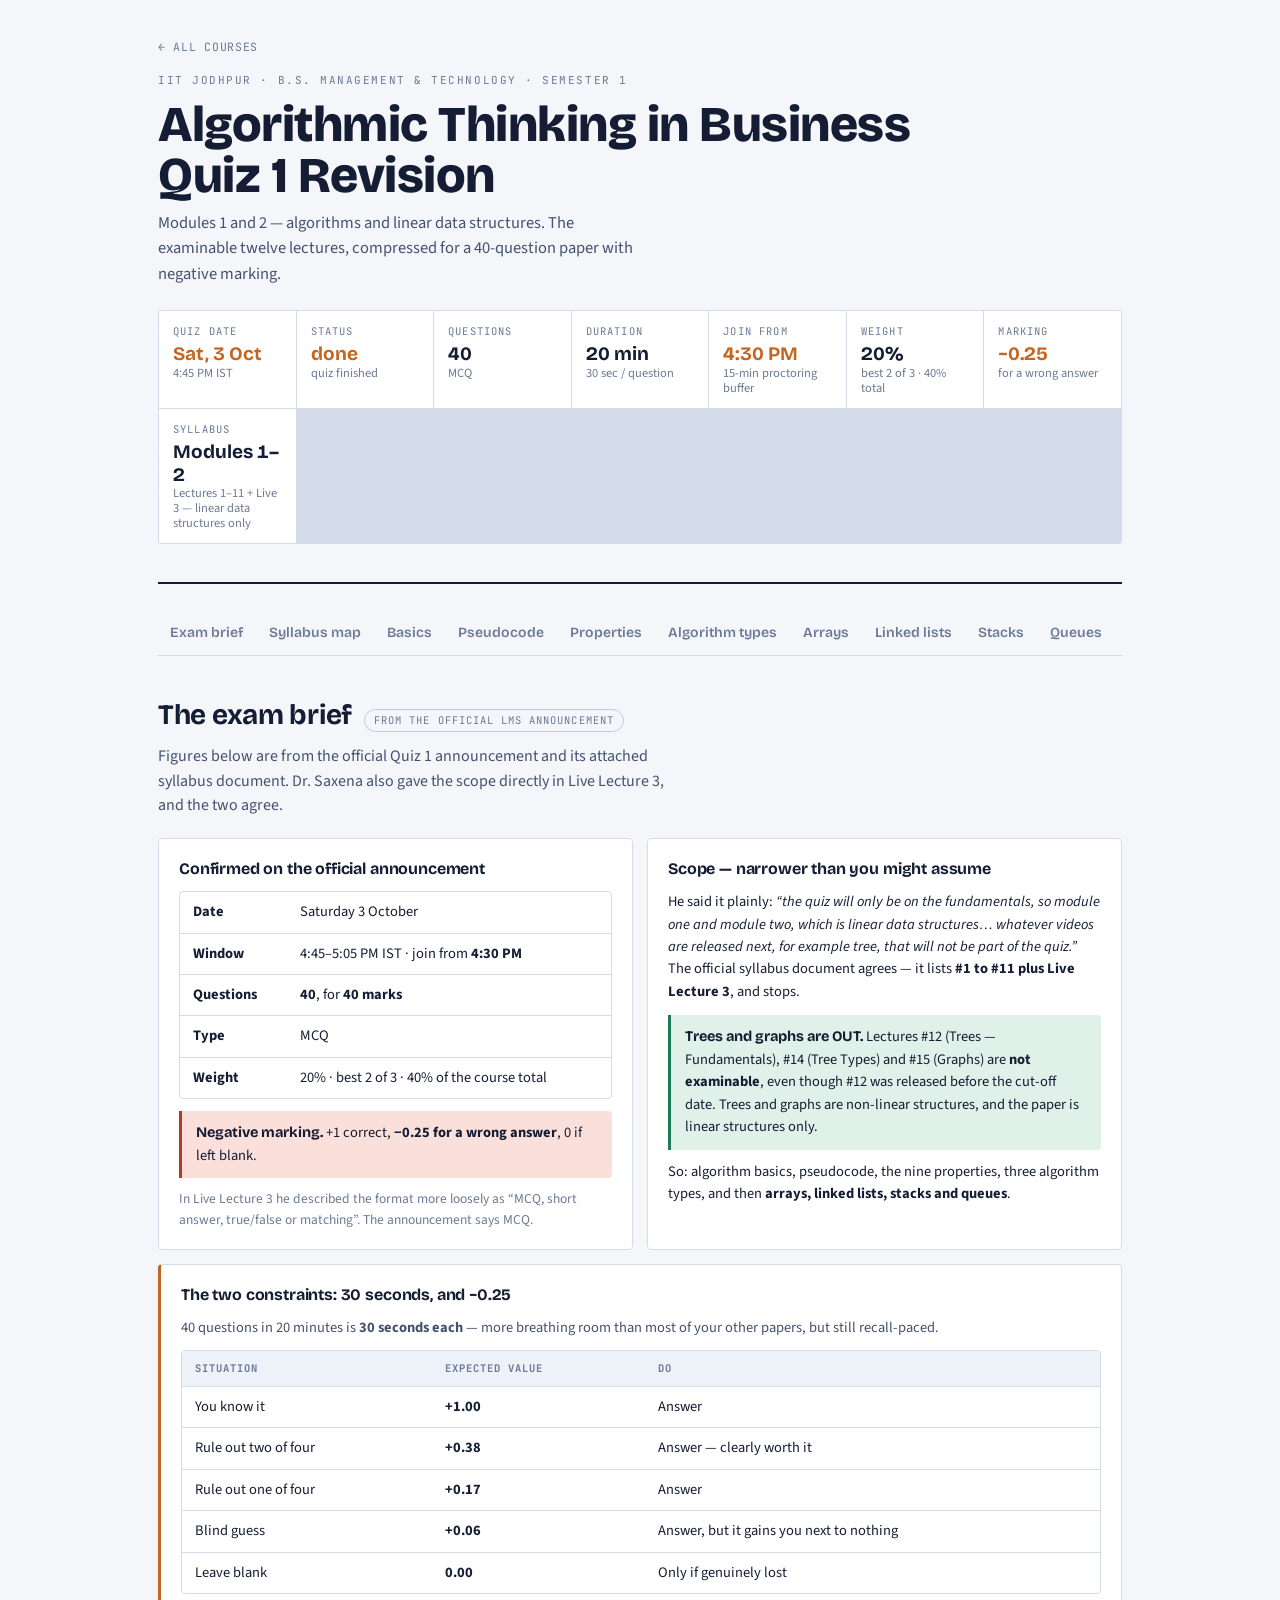
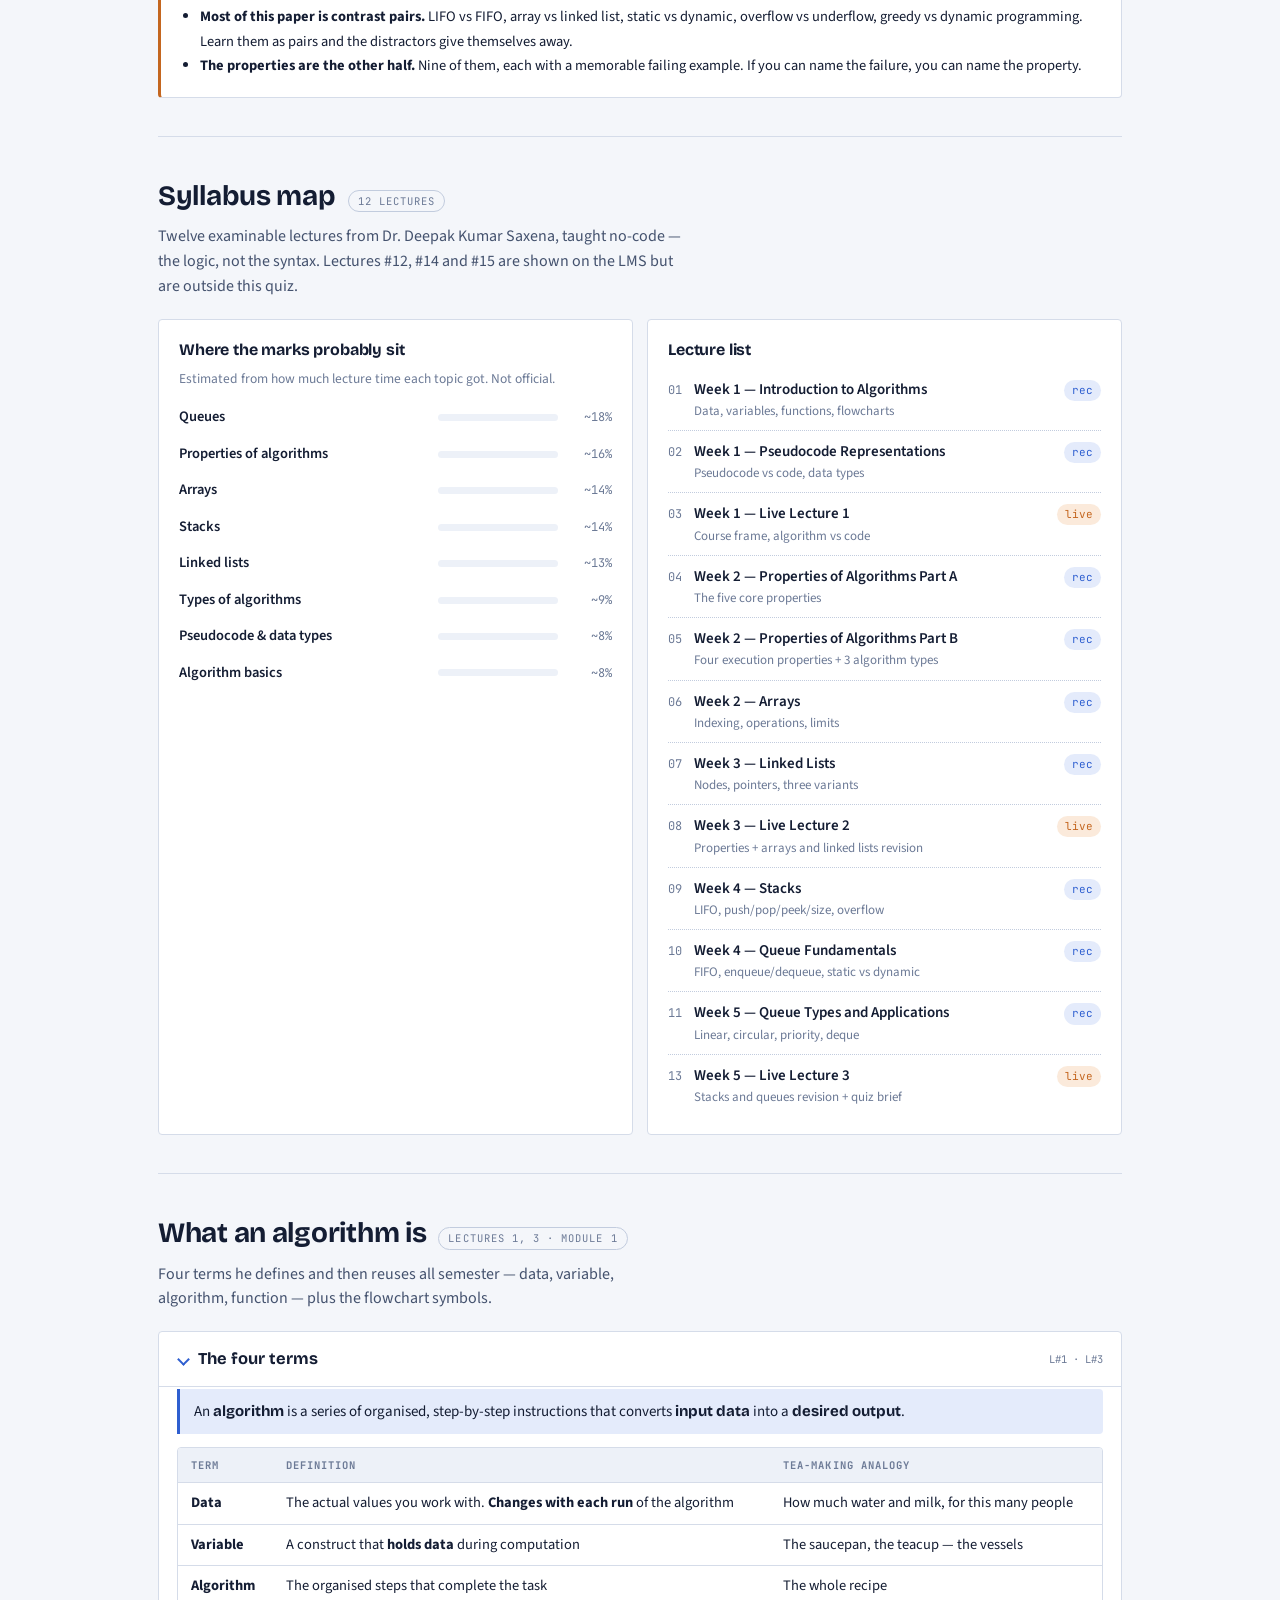
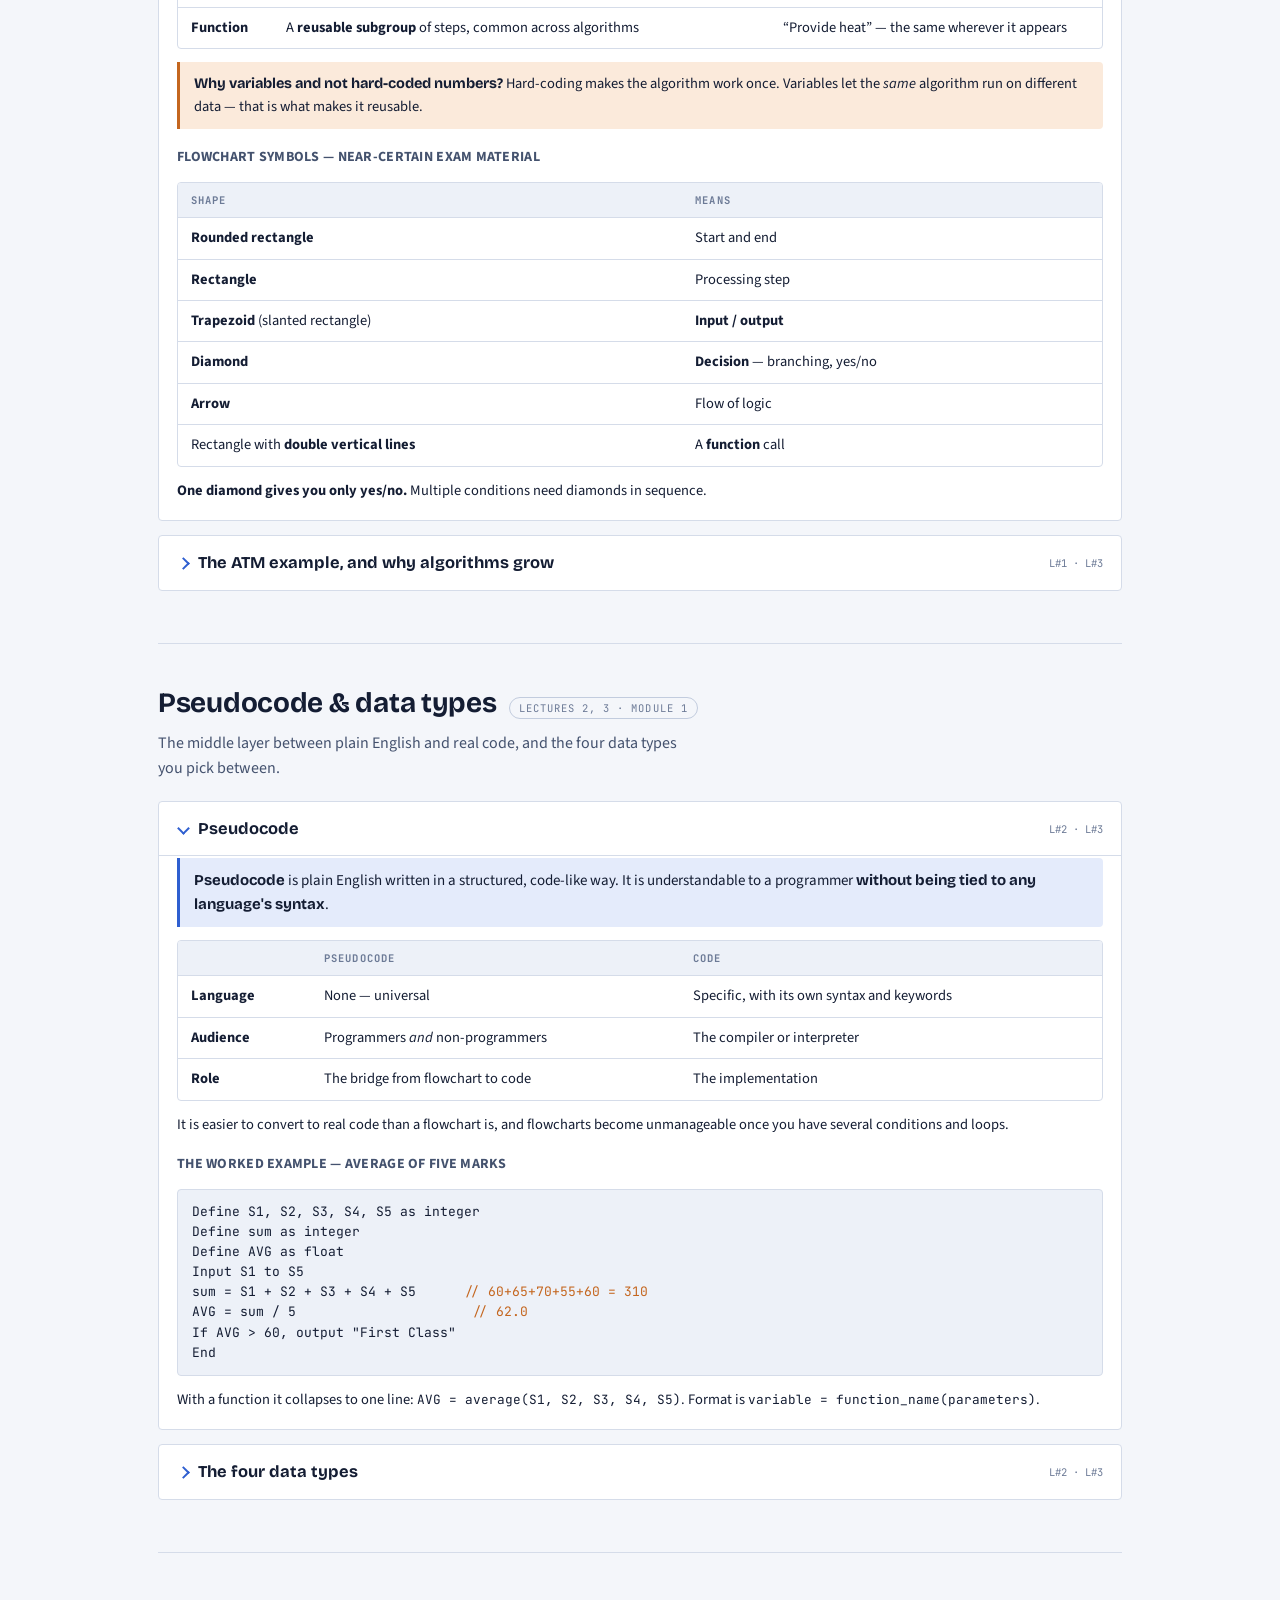
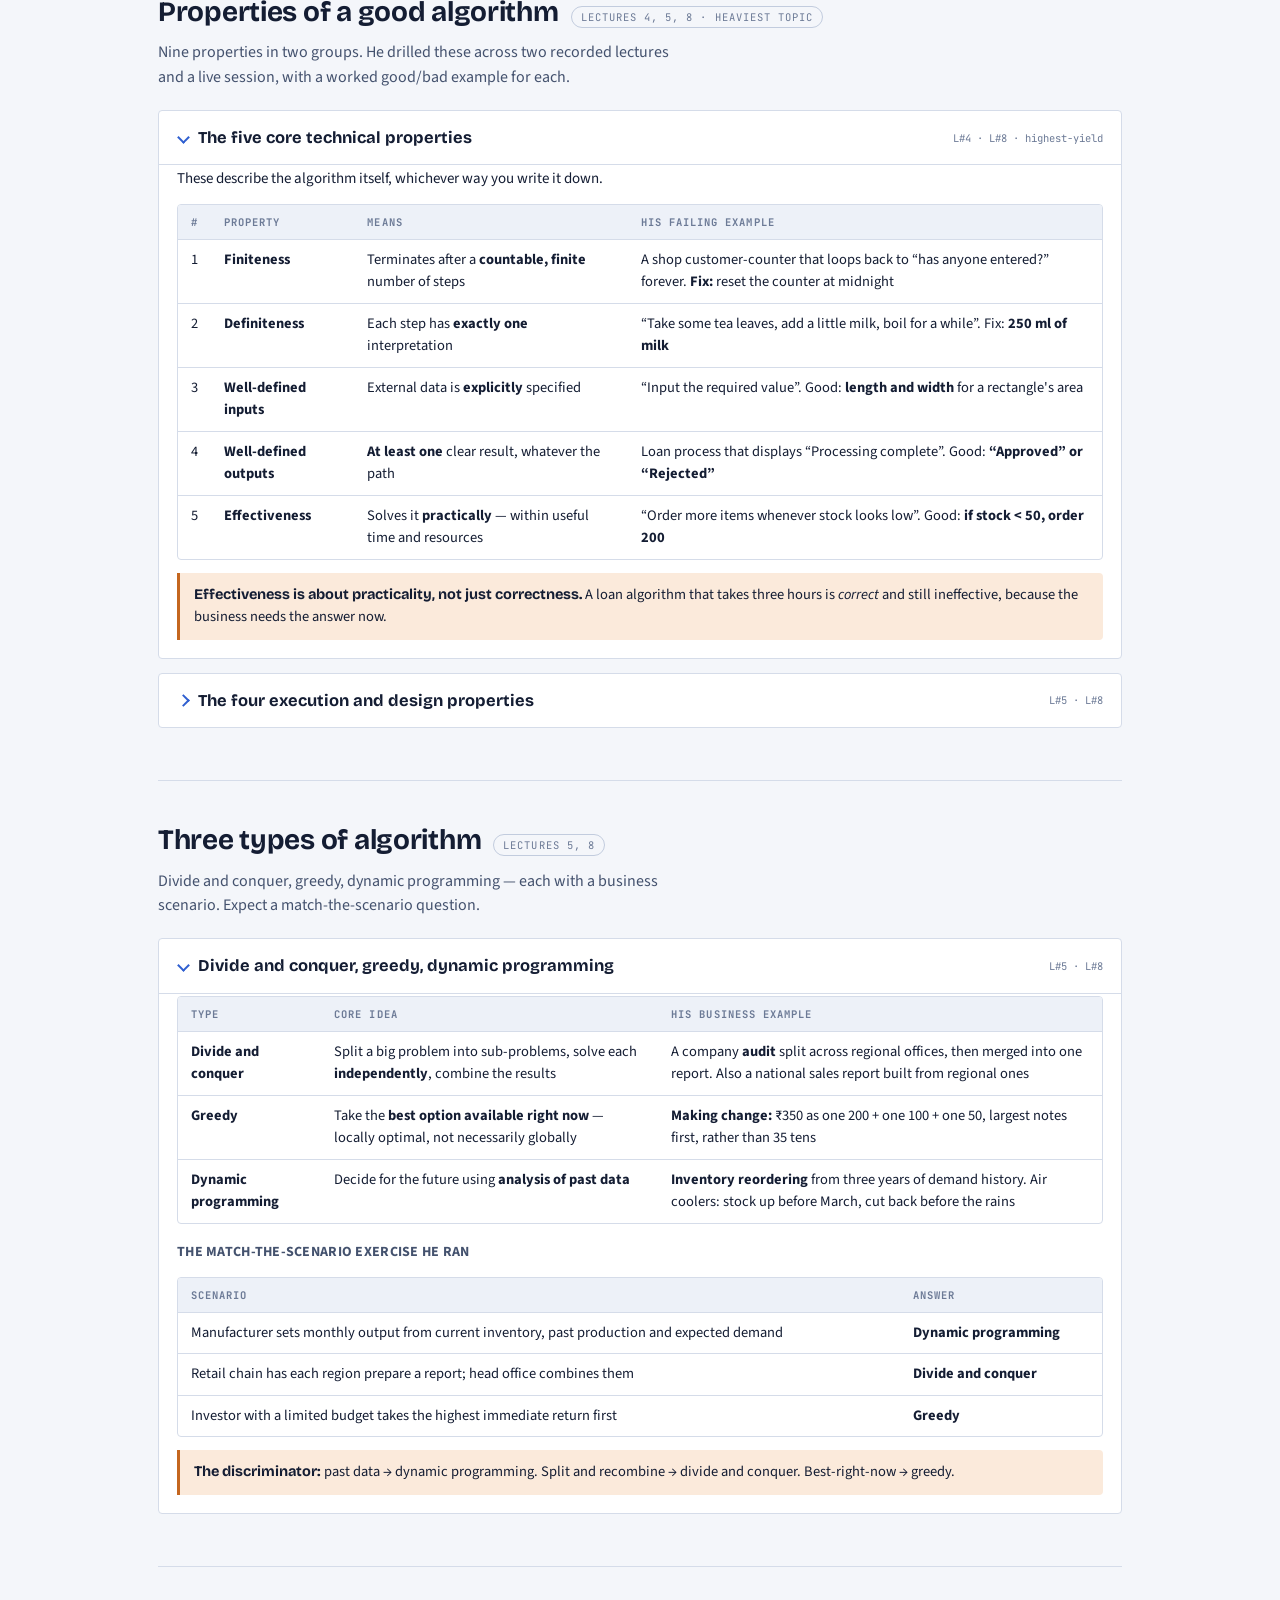
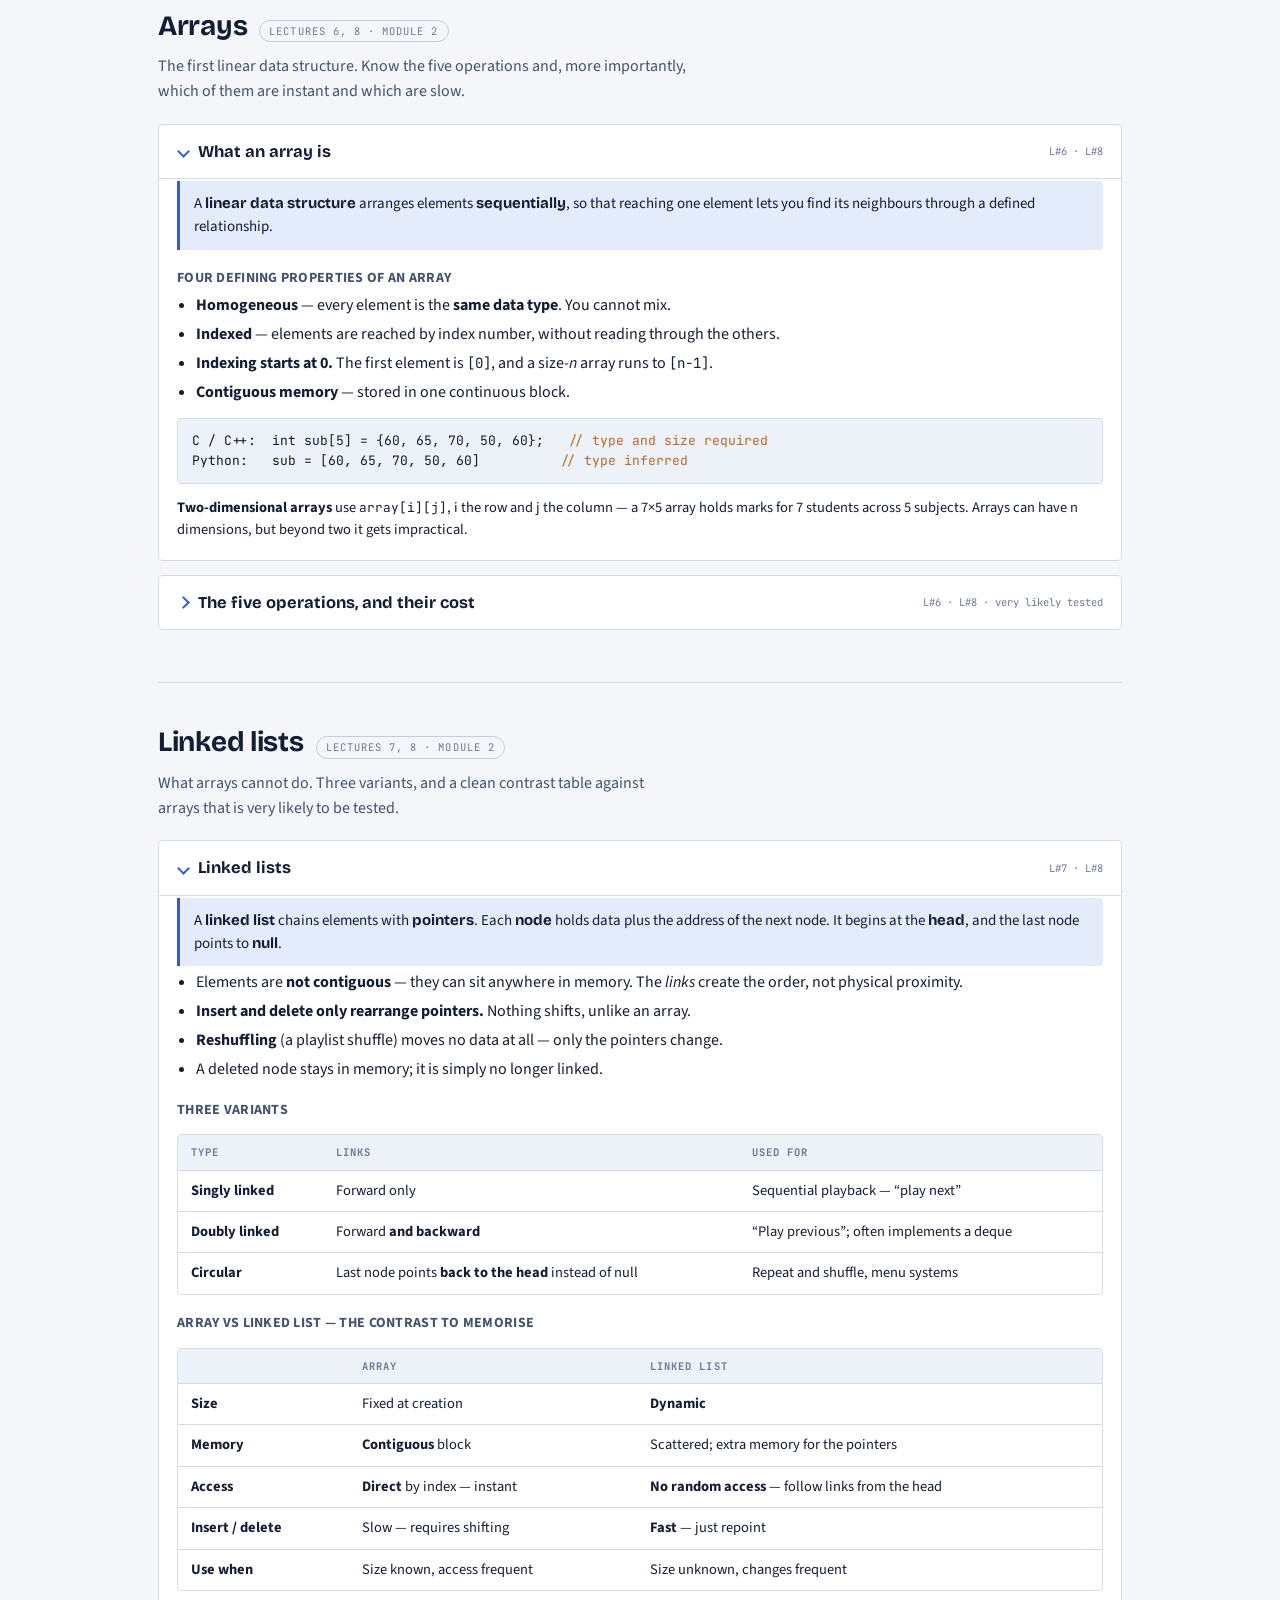
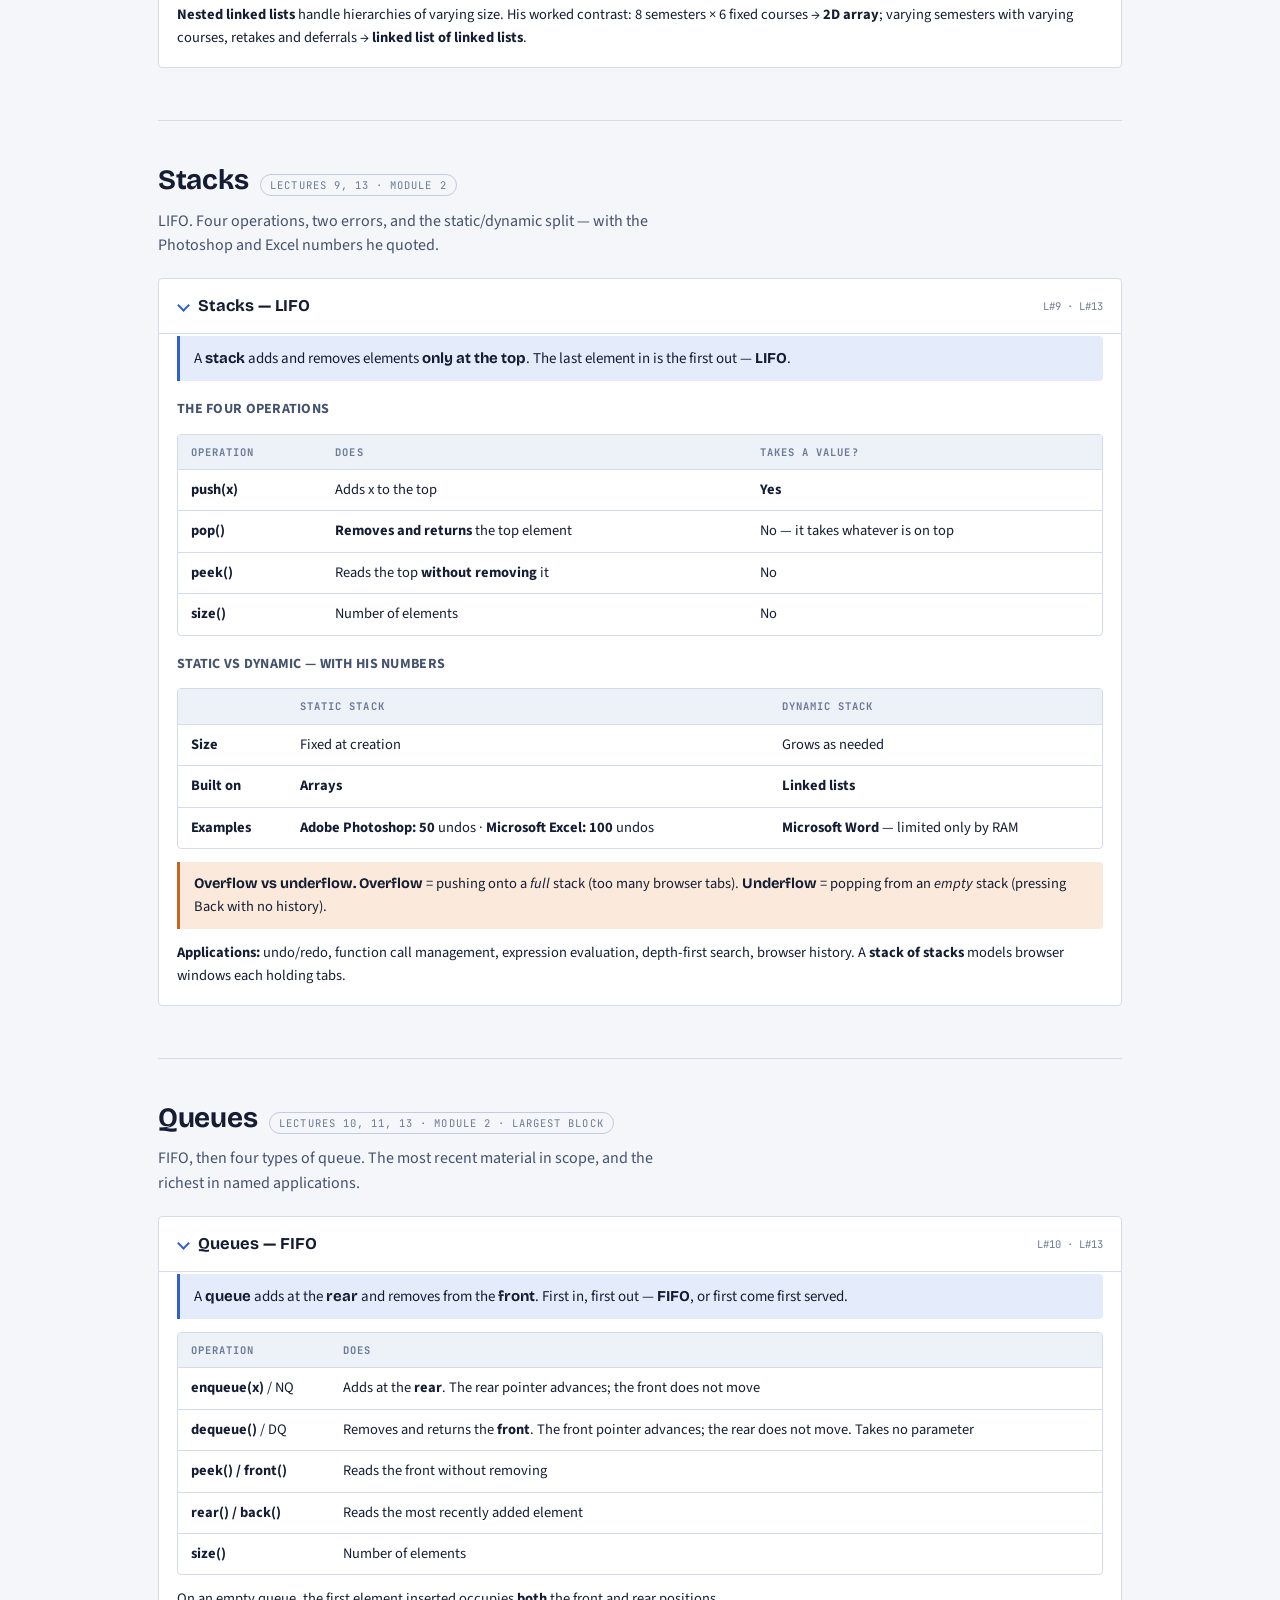
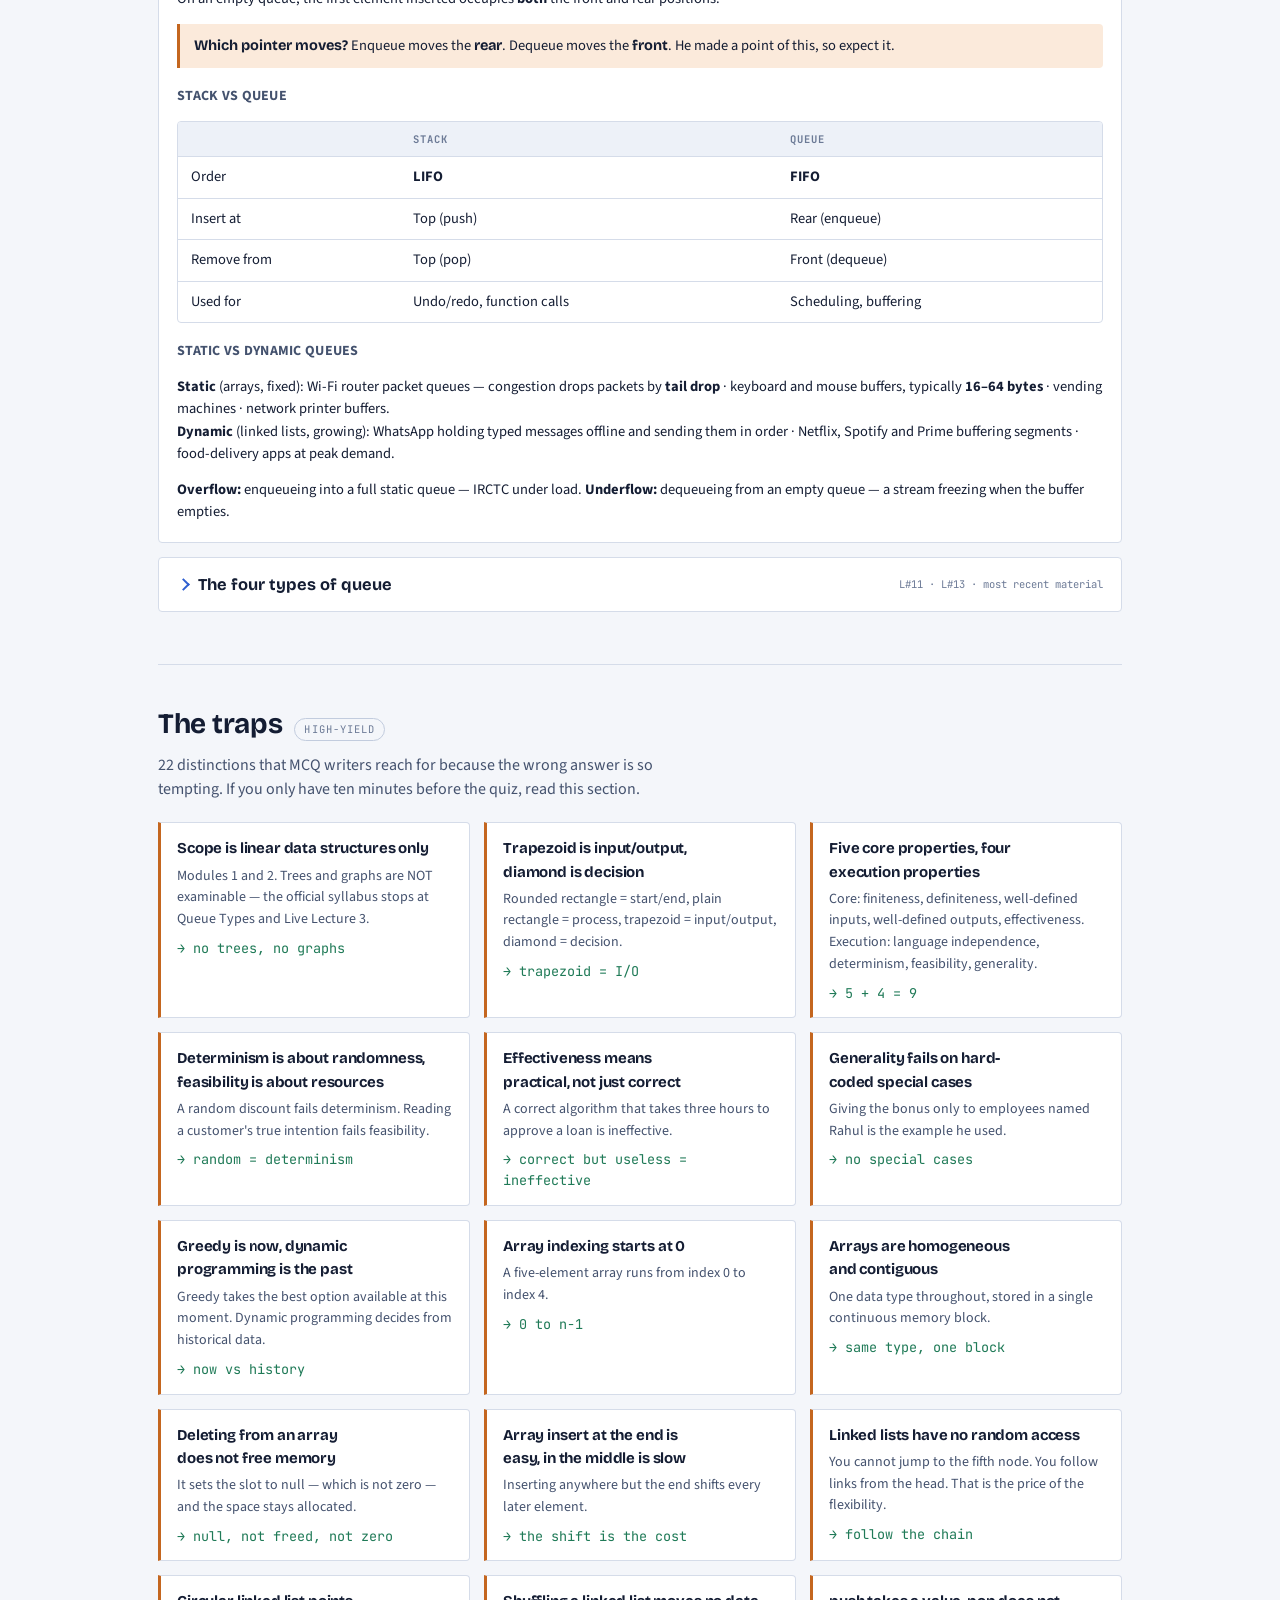
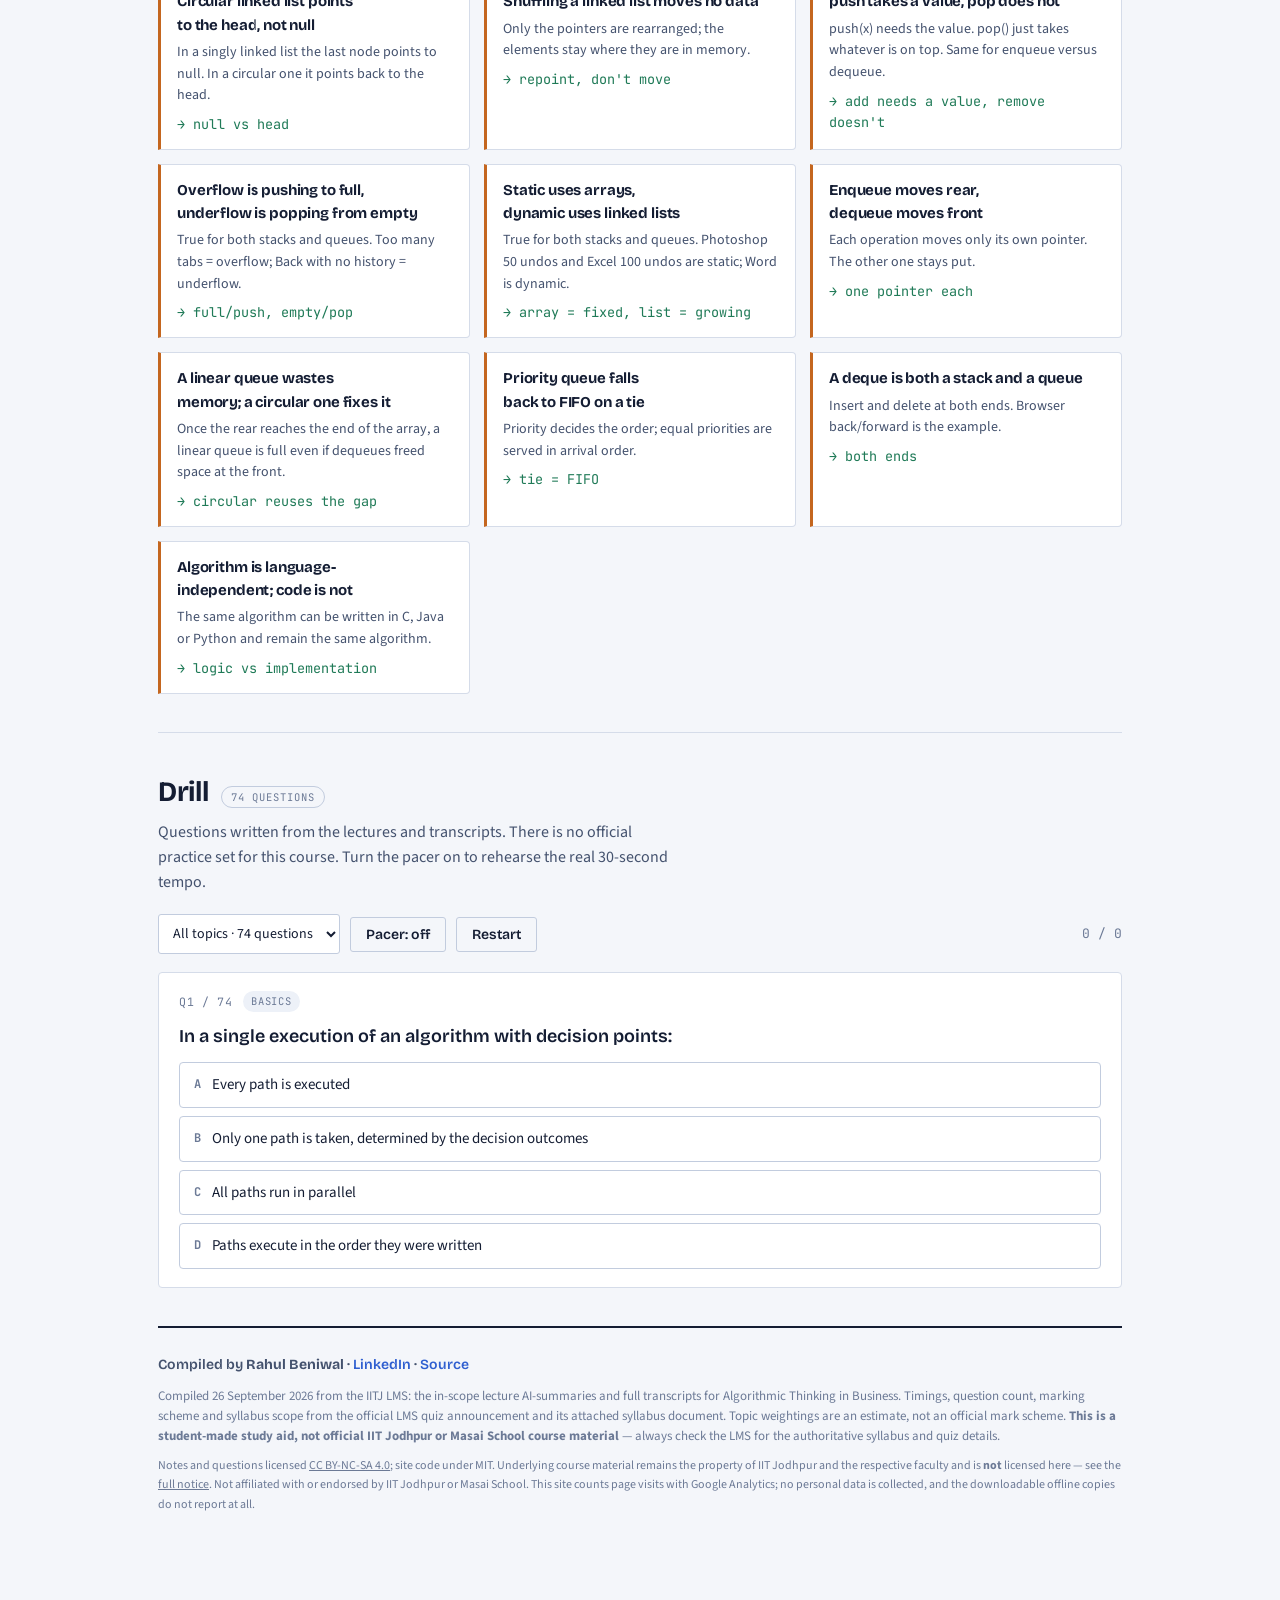
==== commit 4d0ae48e: "Add Google Analytics to the hosted site only Page views via GA4 (G-XBXF5E7YM3) from a shared assets/" ====
--- a/algorithmic-thinking-in-business/index.html
+++ b/algorithmic-thinking-in-business/index.html
@@ -9,6 +9,7 @@
 <link rel="preconnect" href="https://fonts.gstatic.com" crossorigin>
 <link rel="stylesheet" href="https://fonts.googleapis.com/css2?family=Bricolage+Grotesque:opsz,wght@12..96,500;12..96,700;12..96,800&family=Source+Sans+3:ital,wght@0,400;0,600;0,700;1,400&family=JetBrains+Mono:wght@400;700&display=swap">
 <link rel="stylesheet" href="../assets/sheet.css">
+<script src="../assets/analytics.js"></script>
 </head>
 <body>
 <div class="wrap" id="app"></div>
--- a/assets/sheet.css
+++ b/assets/sheet.css
@@ -308,3 +308,13 @@
 }
 .stub h2{font-family:var(--display);font-size:22px;font-weight:700;margin-bottom:9px}
 .stub p{color:var(--ink-2);font-size:15px;max-width:52ch;margin-inline:auto}
+
+/* ---------- footer credit & licence ---------- */
+footer > p + p{margin-top:10px}
+footer .credit{font-family:var(--display);font-weight:600;font-size:14px;color:var(--ink-2)}
+footer .credit a{color:var(--blue);text-decoration:none}
+footer .credit a:hover{text-decoration:underline}
+footer .licence{font-size:12px;line-height:1.6;color:var(--ink-3)}
+footer .licence a{color:var(--ink-3);text-decoration:underline}
+footer .licence a:hover{color:var(--blue)}
+footer a:focus-visible{outline:2px solid var(--blue);outline-offset:2px}
